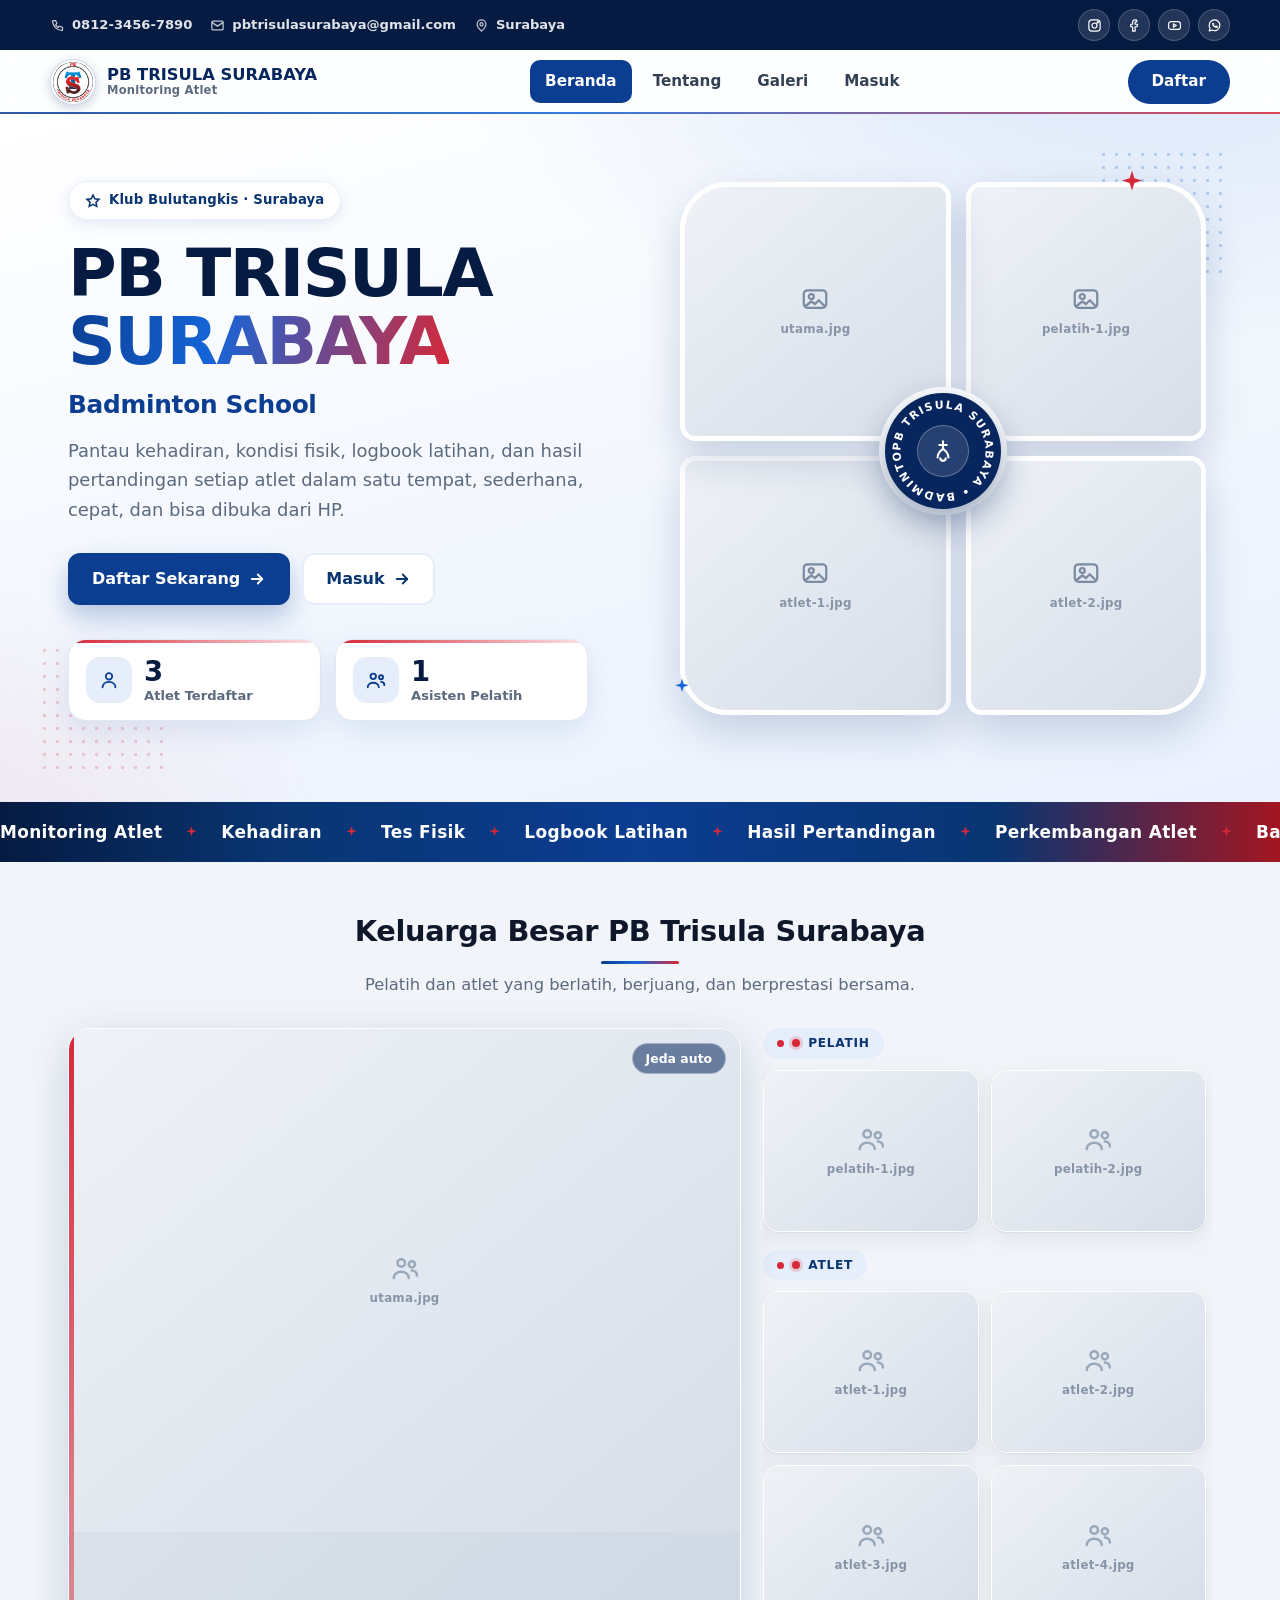
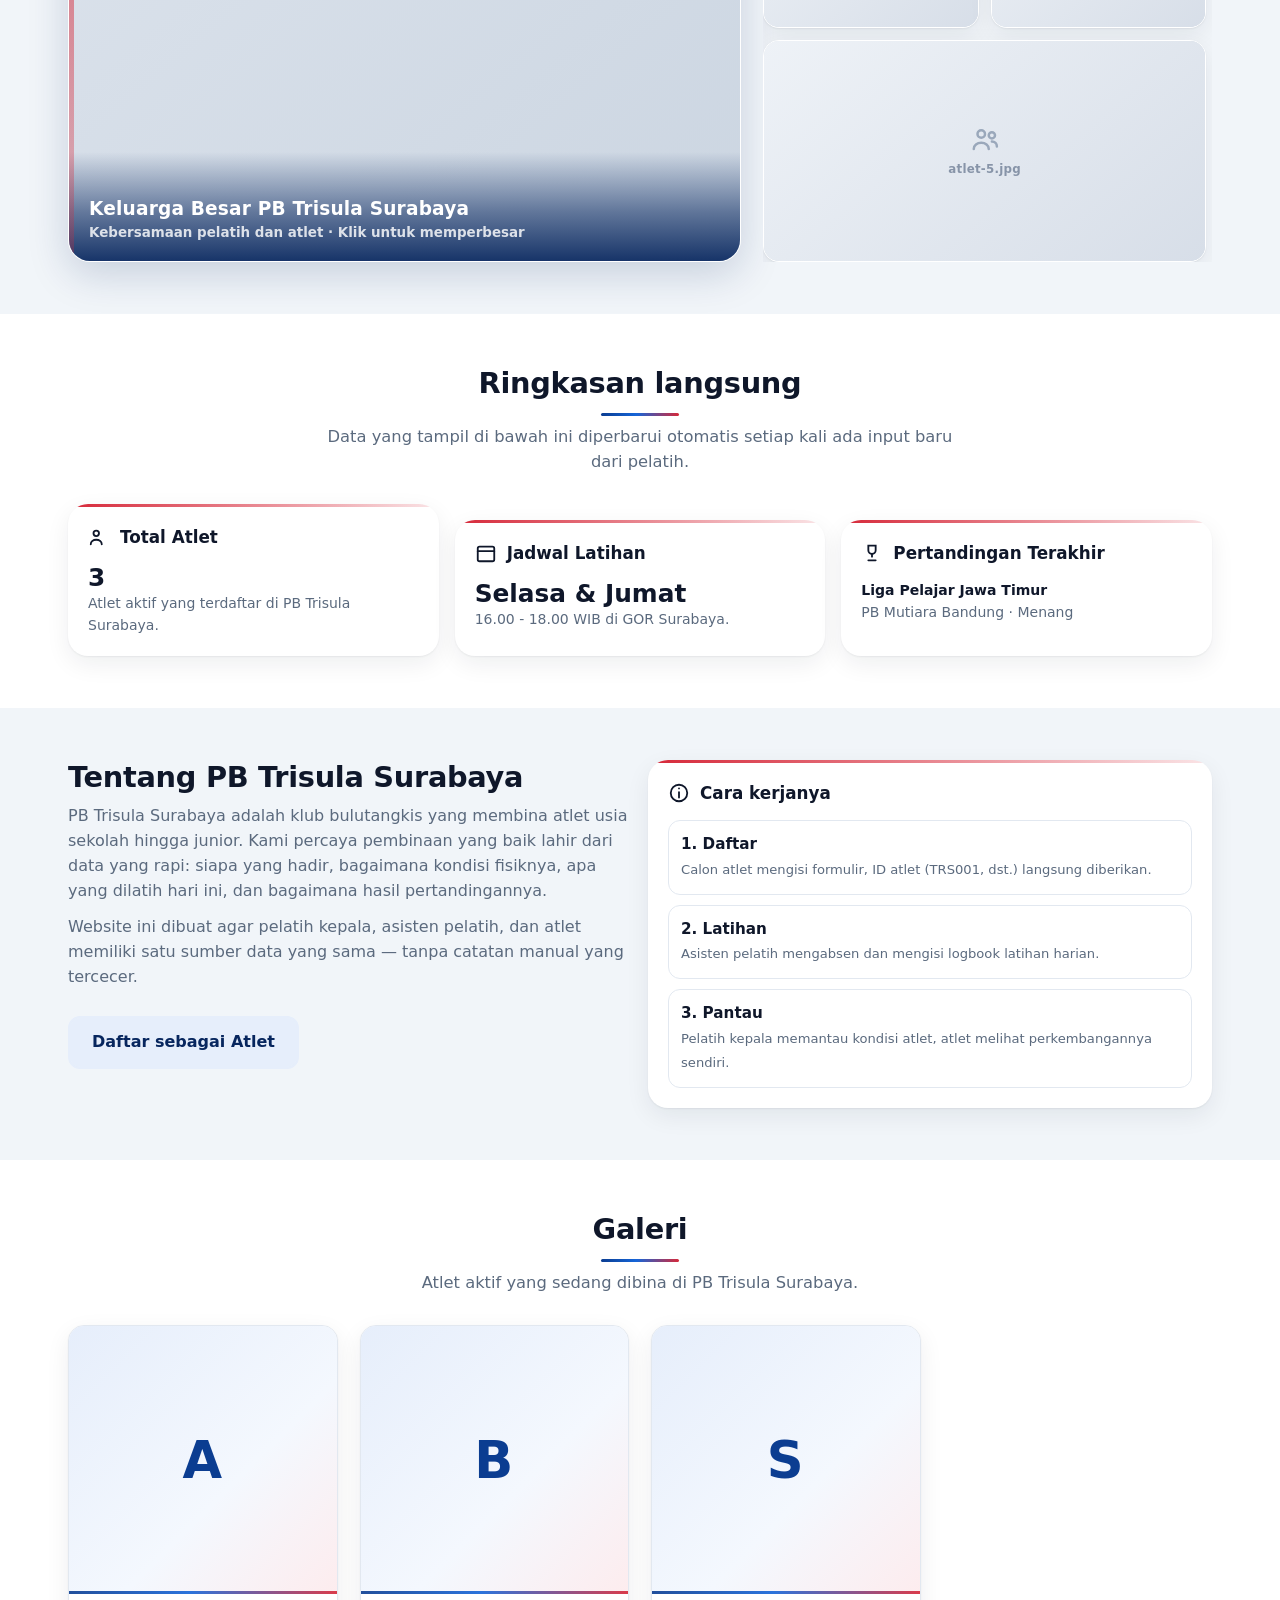
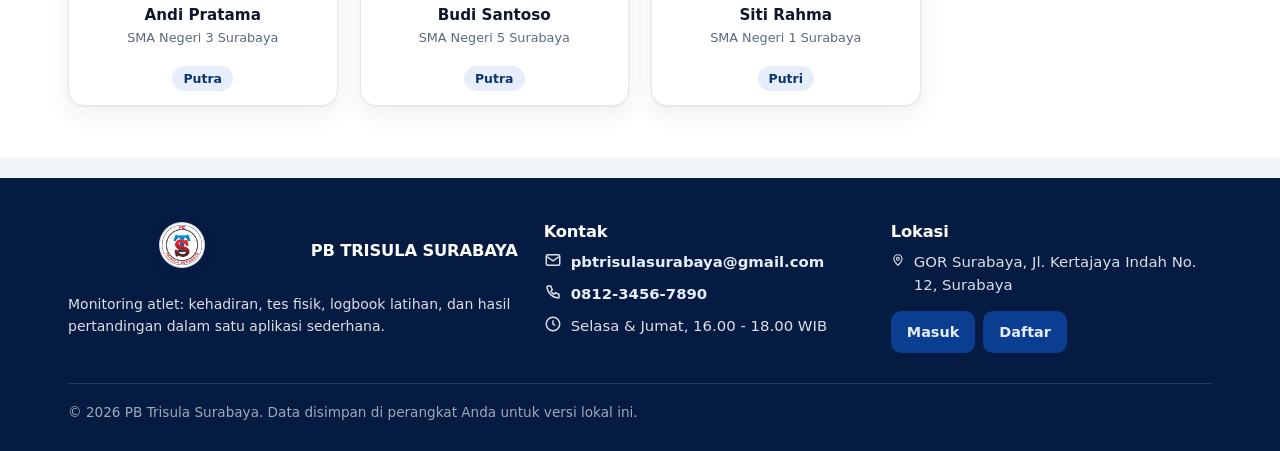
==== index.html @ e42ad41c "feat: intensitas latihan, kartu atlet, ekspor kehadiran & program latihan - Monitoring: "Nilai Capai" ====
<!DOCTYPE html>
<html lang="id">
<head>
  <meta charset="UTF-8">
  <meta name="viewport" content="width=device-width, initial-scale=1, viewport-fit=cover">
  <meta name="theme-color" content="#0b3d91">
  <meta name="description" content="Website monitoring atlet PB Trisula Surabaya: kehadiran, tes fisik, logbook latihan, dan hasil pertandingan.">
  <link rel="icon" type="image/png" href="assets/favicon.png">
  <title>PB TRISULA SURABAYA — Monitoring Atlet</title>
  <link rel="stylesheet" href="css/style.css?v=3">
</head>
<body>

  <div class="strip" id="strip"></div>

  <header class="topbar">
    <div class="container flex items-center justify-between" style="padding:0">
      <a class="brand" href="index.html">
        <img class="brand-logo" src="assets/logo-pb-trisula.png" alt="Logo PB Trisula Surabaya" width="46" height="46">
        <div class="brand-text"><span id="brand-nama">PB TRISULA SURABAYA</span><small id="brand-sub">Monitoring Atlet</small></div>
      </a>
      <nav class="nav-links" aria-label="Navigasi utama">
        <a class="nav-link" href="#beranda">Beranda</a>
        <a class="nav-link" href="#tentang">Tentang</a>
        <a class="nav-link" href="#galeri">Galeri</a>
        <a class="nav-link" href="login.html">Masuk</a>
      </nav>
      <div class="flex items-center gap-1">
        <a class="btn-cta" href="register.html"><span id="cta-navbar">Daftar</span></a>
        <button class="icon-btn menu-toggle" id="menu-toggle" aria-label="Buka menu" aria-expanded="false">
          <svg width="24" height="24" viewBox="0 0 24 24" fill="none" stroke="currentColor" stroke-width="2" stroke-linecap="round"><path d="M4 7h16"/><path d="M4 12h16"/><path d="M4 17h16"/></svg>
        </button>
      </div>
    </div>
    <div class="mobile-menu" id="mobile-menu" style="width:100%">
        <a class="nav-link" href="#beranda">Beranda</a>
        <a class="nav-link" href="#tentang">Tentang</a>
        <a class="nav-link" href="#galeri">Galeri</a>
        <a class="nav-link" href="login.html">Masuk</a>
      </div>
  </header>

  <section class="hero" id="beranda">
    <div class="titik titik-a" aria-hidden="true"></div>
    <div class="titik titik-b" aria-hidden="true"></div>

    <div class="container hero-grid">
      <div class="hero-teks">
        <div class="hero-tag animasi-naik">
          <svg width="16" height="16" viewBox="0 0 24 24" fill="none" stroke="currentColor" stroke-width="2.4" stroke-linecap="round"><path d="M12 3l2.7 5.6 6.3.9-4.5 4.3 1.1 6.2-5.6-3-5.6 3 1.1-6.2L3 9.5l6.3-.9z"/></svg>
          <span id="hero-badge">Klub Bulutangkis · Surabaya</span>
        </div>

        <h1 class="animasi-naik" style="animation-delay:.06s"><span id="hero-judul1">PB TRISULA</span> <span class="aksen-gradasi" id="hero-judul2">SURABAYA</span></h1>

        <p class="hero-sub animasi-naik" id="hero-sub" style="animation-delay:.12s">Badminton School</p>

        <p class="hero-lead animasi-naik" id="hero-deskripsi" style="animation-delay:.18s">Pantau kehadiran, kondisi fisik, logbook latihan, dan hasil pertandingan setiap atlet dalam satu tempat, sederhana, cepat, dan bisa dibuka dari HP.</p>

        <div class="hero-actions animasi-naik" style="animation-delay:.24s">
          <a class="btn btn-utama" href="register.html"><span id="hero-tombol-utama">Daftar Sekarang</span>
            <svg width="18" height="18" viewBox="0 0 24 24" fill="none" stroke="currentColor" stroke-width="2.4" stroke-linecap="round" stroke-linejoin="round"><path d="M5 12h14"/><path d="M13 6l6 6-6 6"/></svg>
          </a>
          <a class="btn btn-garis" href="login.html"><span id="hero-tombol-kedua">Masuk</span>
            <svg width="18" height="18" viewBox="0 0 24 24" fill="none" stroke="currentColor" stroke-width="2.4" stroke-linecap="round" stroke-linejoin="round"><path d="M5 12h14"/><path d="M13 6l6 6-6 6"/></svg>
          </a>
        </div>

        <div class="hero-stats animasi-naik" style="animation-delay:.3s">
          <div class="hero-stat">
            <div class="hero-stat-icon" aria-hidden="true">
              <svg width="22" height="22" viewBox="0 0 24 24" fill="none" stroke="currentColor" stroke-width="2" stroke-linecap="round" stroke-linejoin="round"><circle cx="12" cy="8" r="3.5"/><path d="M5 20c0-3.6 3.1-6 7-6s7 2.4 7 6"/></svg>
            </div>
            <div class="hero-stat-isi">
              <b id="summary-total-atlet">0</b>
              <span>Atlet Terdaftar</span>
            </div>
          </div>
          <div class="hero-stat">
            <div class="hero-stat-icon" aria-hidden="true">
              <svg width="22" height="22" viewBox="0 0 24 24" fill="none" stroke="currentColor" stroke-width="2" stroke-linecap="round" stroke-linejoin="round"><circle cx="9" cy="8" r="3"/><path d="M3 20c0-3 2.7-5 6-5s6 2 6 5"/><circle cx="17.5" cy="9" r="2.2"/><path d="M17.5 14c2.2 0 3.6 1.6 3.6 3.6"/></svg>
            </div>
            <div class="hero-stat-isi">
              <b id="summary-total-asisten">0</b>
              <span>Asisten Pelatih</span>
            </div>
          </div>
        </div>
      </div>

      <div class="hero-kolase animasi-naik" style="animation-delay:.15s" id="hero-kolase">
        <figure class="kolase-foto kolase-a">
          <div class="foto-media">
            <div class="foto-placeholder"><svg width="30" height="30" viewBox="0 0 24 24" fill="none" stroke="currentColor" stroke-width="1.8"><rect x="3" y="5" width="18" height="14" rx="3"/><circle cx="9" cy="10" r="2"/><path d="M4 18l5-4 3 2 3-3 5 5"/></svg><span>utama.jpg</span></div>
            <img data-kolase="0" src="" alt="" loading="lazy" decoding="async">
          </div>
        </figure>
        <figure class="kolase-foto kolase-b">
          <div class="foto-media">
            <div class="foto-placeholder"><svg width="30" height="30" viewBox="0 0 24 24" fill="none" stroke="currentColor" stroke-width="1.8"><rect x="3" y="5" width="18" height="14" rx="3"/><circle cx="9" cy="10" r="2"/><path d="M4 18l5-4 3 2 3-3 5 5"/></svg><span>pelatih-1.jpg</span></div>
            <img data-kolase="1" src="" alt="" loading="lazy" decoding="async">
          </div>
        </figure>
        <figure class="kolase-foto kolase-c">
          <div class="foto-media">
            <div class="foto-placeholder"><svg width="30" height="30" viewBox="0 0 24 24" fill="none" stroke="currentColor" stroke-width="1.8"><rect x="3" y="5" width="18" height="14" rx="3"/><circle cx="9" cy="10" r="2"/><path d="M4 18l5-4 3 2 3-3 5 5"/></svg><span>atlet-1.jpg</span></div>
            <img data-kolase="2" src="" alt="" loading="lazy" decoding="async">
          </div>
        </figure>
        <figure class="kolase-foto kolase-d">
          <div class="foto-media">
            <div class="foto-placeholder"><svg width="30" height="30" viewBox="0 0 24 24" fill="none" stroke="currentColor" stroke-width="1.8"><rect x="3" y="5" width="18" height="14" rx="3"/><circle cx="9" cy="10" r="2"/><path d="M4 18l5-4 3 2 3-3 5 5"/></svg><span>atlet-2.jpg</span></div>
            <img data-kolase="3" src="" alt="" loading="lazy" decoding="async">
          </div>
        </figure>

        <div class="lencana-putar" aria-hidden="true">
          <svg class="lencana-teks" viewBox="0 0 120 120">
            <defs>
              <path id="lingkaran-teks" d="M60,60 m-44,0 a44,44 0 1,1 88,0 a44,44 0 1,1 -88,0"></path>
            </defs>
            <text>
              <textPath href="#lingkaran-teks" startOffset="0">PB TRISULA SURABAYA • BADMINTON SCHOOL • </textPath>
            </text>
          </svg>
          <div class="lencana-inti">
            <svg width="26" height="26" viewBox="0 0 24 24" fill="none" stroke="currentColor" stroke-width="1.9" stroke-linecap="round" stroke-linejoin="round">
              <path d="M12 3v7"/><path d="M12 10c-3 2-5 5-5 8"/><path d="M12 10c3 2 5 5 5 8"/><path d="M8.5 6.5h7"/><path d="M12 21c-1.4 0-2.5-1-2.5-2.3"/><path d="M12 21c1.4 0 2.5-1 2.5-2.3"/>
            </svg>
          </div>
        </div>

        <span class="kilau kilau-1" aria-hidden="true">
          <svg width="30" height="30" viewBox="0 0 24 24" fill="currentColor"><path d="M12 2l1.9 6.1L20 10l-6.1 1.9L12 18l-1.9-6.1L4 10l6.1-1.9z"/></svg>
        </span>
        <span class="kilau kilau-2" aria-hidden="true">
          <svg width="20" height="20" viewBox="0 0 24 24" fill="currentColor"><path d="M12 2l1.9 6.1L20 10l-6.1 1.9L12 18l-1.9-6.1L4 10l6.1-1.9z"/></svg>
        </span>
      </div>
    </div>
  </section>

  <div class="marquee" aria-hidden="true">
    <div class="marquee-track" id="marquee-track"></div>
  </div>

  <section class="section" id="keluarga">
    <div class="container">
      <div class="section-head">
        <h2>Keluarga Besar PB Trisula Surabaya</h2>
        <p>Pelatih dan atlet yang berlatih, berjuang, dan berprestasi bersama.</p>
      </div>
      <div class="keluarga" id="keluarga-galeri"></div>
    </div>
  </section>

  <section class="section section-alt" id="ringkasan">
    <div class="container">
      <div class="section-head">
        <h2>Ringkasan langsung</h2>
        <p>Data yang tampil di bawah ini diperbarui otomatis setiap kali ada input baru dari pelatih.</p>
      </div>
      <div class="summary-grid">
        <div class="card kartu-aksen">
          <div class="card-title">
            <svg width="22" height="22" viewBox="0 0 24 24" fill="none" stroke="currentColor" stroke-width="2" stroke-linecap="round"><circle cx="9" cy="8" r="3"/><path d="M3 20c0-3 2.7-5 6-5s6 2 6 5"/></svg>
            Total Atlet
          </div>
          <div class="stat-value" id="summary-total-atlet-2">—</div>
          <p class="muted small mb-0">Atlet aktif yang terdaftar di PB Trisula Surabaya.</p>
        </div>
        <div class="card kartu-aksen">
          <div class="card-title">
            <svg width="22" height="22" viewBox="0 0 24 24" fill="none" stroke="currentColor" stroke-width="2" stroke-linecap="round"><rect x="3" y="5" width="18" height="16" rx="2"/><path d="M3 10h18"/></svg>
            Jadwal Latihan
          </div>
          <div class="stat-value" id="summary-jadwal-2">Selasa &amp; Jumat</div>
          <p class="muted small mb-0">16.00 - 18.00 WIB di GOR Surabaya.</p>
        </div>
        <div class="card kartu-aksen">
          <div class="card-title">
            <svg width="22" height="22" viewBox="0 0 24 24" fill="none" stroke="currentColor" stroke-width="2" stroke-linecap="round"><path d="M8 4h8v5a4 4 0 0 1-8 0z"/><path d="M12 13v3"/><path d="M8 20h8"/></svg>
            Pertandingan Terakhir
          </div>
          <div id="summary-pertandingan-detail" class="small">
            <div class="muted">Belum ada catatan pertandingan.</div>
          </div>
        </div>
      </div>
    </div>
  </section>

  <section class="section" id="tentang">
    <div class="container">
      <div class="grid-2 equal">
        <div>
          <h2 id="tentang-judul">Tentang PB Trisula Surabaya</h2>
          <p class="muted" id="tentang-teks1">PB Trisula Surabaya adalah klub bulutangkis yang membina atlet usia sekolah hingga junior. Kami percaya pembinaan yang baik lahir dari data yang rapi: siapa yang hadir, bagaimana kondisi fisiknya, apa yang dilatih hari ini, dan bagaimana hasil pertandingannya.</p>
          <p class="muted" id="tentang-teks2">Website ini dibuat agar pelatih kepala, asisten pelatih, dan atlet memiliki satu sumber data yang sama — tanpa catatan manual yang tercecer.</p>
          <a class="btn btn-secondary mt-2" href="register.html"><span id="tentang-tombol">Daftar sebagai Atlet</span></a>
        </div>
        <div class="card kartu-aksen">
          <div class="card-title">
            <svg width="22" height="22" viewBox="0 0 24 24" fill="none" stroke="currentColor" stroke-width="2" stroke-linecap="round"><circle cx="12" cy="12" r="9"/><path d="M12 11v6"/><path d="M12 7h.01"/></svg>
            <span id="tentang-judul-kartu">Cara kerjanya</span>
          </div>
          <div class="list-rows">
            <div class="list-row"><div class="grow"><b id="tentang-langkah1-judul">1. Daftar</b><span id="tentang-langkah1-isi">Calon atlet mengisi formulir, ID atlet (TRS001, dst.) langsung diberikan.</span></div></div>
            <div class="list-row"><div class="grow"><b id="tentang-langkah2-judul">2. Latihan</b><span id="tentang-langkah2-isi">Asisten pelatih mengabsen dan mengisi logbook latihan harian.</span></div></div>
            <div class="list-row"><div class="grow"><b id="tentang-langkah3-judul">3. Pantau</b><span id="tentang-langkah3-isi">Pelatih kepala memantau kondisi atlet, atlet melihat perkembangannya sendiri.</span></div></div>
          </div>
        </div>
      </div>
    </div>
  </section>

  <section class="section section-alt" id="galeri">
    <div class="container">
      <div class="section-head">
        <h2>Galeri</h2>
        <p>Atlet aktif yang sedang dibina di PB Trisula Surabaya.</p>
      </div>
      <div class="gallery-grid" id="public-gallery"></div>
    </div>
  </section>

  <footer class="footer">
    <div class="container">
      <div class="footer-grid">
        <div>
          <div class="flex items-center gap-2 mb-2"><img class="brand-logo" src="assets/logo-pb-trisula.png" alt="Logo PB Trisula Surabaya" width="56" height="56" style="margin:0 auto 12px"><h3 class="mb-0">PB TRISULA SURABAYA</h3></div>
          <p class="small" id="footer-teks">Monitoring atlet: kehadiran, tes fisik, logbook latihan, dan hasil pertandingan dalam satu aplikasi sederhana.</p>
        </div>
        <div>
          <h3>Kontak</h3>
          <ul class="footer-list" id="footer-kontak"></ul>
        </div>
        <div>
          <h3>Lokasi</h3>
          <ul class="footer-list" id="footer-lokasi"></ul>
          <div class="flex gap-1 mt-2">
            <a class="btn btn-sm btn-outline-light" href="login.html">Masuk</a>
            <a class="btn btn-sm btn-light" href="register.html">Daftar</a>
          </div>
        </div>
      </div>
      <div class="footer-bottom" id="footer-hak-cipta">
        © 2026 PB Trisula Surabaya. Data disimpan di perangkat Anda untuk versi lokal ini.
      </div>
    </div>
  </footer>

  <script src="js/config.js?v=3"></script>
  <script src="js/utils.js?v=3"></script>
  <script src="js/store.js?v=3"></script>
  <script src="js/auth.js?v=3"></script>
  <script src="js/ui.js?v=3"></script>
  <script src="js/landing-store.js?v=3"></script>
  <script src="js/cloud.js?v=3"></script>
  <script src="js/pages-public.js?v=3"></script>
  <script>
    (function () {
      var jalan = false;
      function boot() {
        if (jalan) return;
        jalan = true;
        PagesPublic.init();
        Store.init();
      }
      if (document.readyState === 'loading') document.addEventListener('DOMContentLoaded', boot);
      else boot();
    })();
  </script>
</body>
</html>
---- css/style.css ----
:root {
  --primary: #0b3d91;
  --primary-dark: #07265e;
  --primary-light: #e6eefb;
  --accent: #d62839;
  --accent-dark: #a31621;
  --accent-light: #fdecee;

  --primary-950: #051b42;
  --primary-900: #07265e;
  --primary-800: #093572;
  --primary-700: #0b3d91;
  --primary-600: #0a4fb0;
  --primary-500: #1565d8;
  --primary-100: #e6eefb;
  --primary-50: #f4f8fe;

  --ink: #0f172a;
  --ink-soft: #334155;
  --muted: #5b6a7e;
  --line: #e2e8f0;
  --bg: #f1f5f9;
  --card: #ffffff;
  --ok: #15803d;
  --ok-bg: #dcfce7;
  --warn: #9a5c06;
  --warn-bg: #fef3c7;
  --danger: #a31621;
  --danger-bg: #fdecee;
  --info: #1e40af;
  --info-bg: #dbeafe;
  --radius: 16px;
  --radius-sm: 12px;
  --shadow: 0 1px 2px rgba(15, 23, 42, 0.06), 0 8px 24px rgba(15, 23, 42, 0.07);
  --shadow-lg: 0 12px 40px rgba(7, 38, 94, 0.18);
  --shadow-accent: 0 8px 22px rgba(214, 40, 57, 0.22);
  --ring: 0 0 0 4px rgba(21, 101, 216, 0.22);
  --grad-brand: linear-gradient(135deg, #07265e 0%, #0b3d91 55%, #d62839 130%);
  --grad-accent: linear-gradient(135deg, #0b3d91 0%, #d62839 100%);
  --divider: linear-gradient(90deg, #0b3d91 0%, #1565d8 45%, #d62839 100%);
  --sidebar-w: 264px;
  --topbar-h: 64px;
  --bottomnav-h: 68px;
  --font: "Inter", "Segoe UI", system-ui, -apple-system, Roboto, "Helvetica Neue", Arial, sans-serif;
}

* {
  box-sizing: border-box;
}

html,
body {
  margin: 0;
  padding: 0;
}

body {
  font-family: var(--font);
  color: var(--ink);
  background: var(--bg);
  line-height: 1.55;
  -webkit-font-smoothing: antialiased;
  text-rendering: optimizeLegibility;
  -webkit-text-size-adjust: 100%;
  overscroll-behavior-y: none;
}

button,
a,
select,
input[type="checkbox"],
input[type="radio"],
label[for] {
  touch-action: manipulation;
  -webkit-tap-highlight-color: transparent;
}

img {
  max-width: 100%;
  display: block;
}

a {
  color: var(--primary-700);
  text-decoration: none;
  font-weight: 600;
}

a:hover {
  color: var(--primary-600);
  text-decoration: underline;
}

button {
  font-family: inherit;
}

h1,
h2,
h3,
h4 {
  margin: 0 0 8px;
  line-height: 1.25;
  color: var(--ink);
  letter-spacing: -0.01em;
}

h1 {
  font-size: clamp(1.9rem, 5vw, 3.1rem);
}

h2 {
  font-size: clamp(1.35rem, 3vw, 1.8rem);
}

h3 {
  font-size: 1.12rem;
}

p {
  margin: 0 0 12px;
}

.container {
  width: 100%;
  max-width: 1180px;
  margin: 0 auto;
  padding: 0 18px;
}

.muted {
  color: var(--muted);
}

.small {
  font-size: 0.875rem;
}

.text-center {
  text-align: center;
}

.hidden {
  display: none !important;
}

.icon {
  display: inline-block;
  vertical-align: middle;
  flex-shrink: 0;
}

.btn {
  display: inline-flex;
  align-items: center;
  justify-content: center;
  gap: 8px;
  min-height: 48px;
  padding: 12px 22px;
  border-radius: var(--radius-sm);
  border: 2px solid transparent;
  font-size: 1rem;
  font-weight: 700;
  cursor: pointer;
  transition: transform 0.12s ease, background 0.16s ease, border-color 0.16s ease, color 0.16s ease;
  white-space: nowrap;
  text-decoration: none;
  background: var(--primary-700);
  color: #fff;
  touch-action: manipulation;
  -webkit-tap-highlight-color: transparent;
}

.btn:hover {
  background: var(--primary-600);
  color: #fff;
  text-decoration: none;
}

@media (hover: hover) {
  .btn:hover {
    transform: translateY(-1px);
  }
}

.btn:active {
  transform: translateY(0);
}

.btn:disabled {
  opacity: 0.6;
  cursor: not-allowed;
  transform: none;
}

.btn-block {
  width: 100%;
}

.btn-secondary {
  background: var(--primary-100);
  color: var(--primary-900);
  border-color: var(--primary-100);
}

.btn-secondary:hover {
  background: var(--grad-accent);
  background-image: linear-gradient(135deg, #0b3d91 0%, #d62839 100%);
  border-color: var(--primary-700);
  color: #fff;
}

.btn-ghost {
  background: transparent;
  color: var(--ink-soft);
  border-color: var(--line);
}

.btn-ghost:hover {
  background: #fff;
  border-color: var(--primary-500);
  color: var(--primary-800);
}

.btn-danger {
  background: var(--danger);
  color: #fff;
}

.btn-danger:hover {
  background: #991b1b;
  color: #fff;
}

.btn-sm {
  min-height: 40px;
  padding: 8px 14px;
  font-size: 0.9rem;
  border-radius: 10px;
}

.icon-btn {
  display: inline-flex;
  align-items: center;
  justify-content: center;
  width: 46px;
  height: 46px;
  border: none;
  border-radius: 12px;
  background: transparent;
  color: var(--ink-soft);
  cursor: pointer;
  transition: background 0.15s ease, color 0.15s ease;
  touch-action: manipulation;
  -webkit-tap-highlight-color: transparent;
  flex-shrink: 0;
}

.icon-btn:hover {
  background: var(--primary-50);
  color: var(--primary-800);
}

.field {
  margin-bottom: 16px;
}

.label {
  display: block;
  font-size: 0.92rem;
  font-weight: 700;
  color: var(--ink-soft);
  margin-bottom: 6px;
}

.req {
  color: var(--danger);
}

.input {
  width: 100%;
  min-height: 48px;
  padding: 11px 14px;
  border-radius: var(--radius-sm);
  border: 2px solid var(--line);
  background: #fff;
  font-size: 1rem;
  font-family: inherit;
  color: var(--ink);
  transition: border-color 0.15s ease, box-shadow 0.15s ease;
}

.input:focus {
  outline: none;
  border-color: var(--primary-500);
  box-shadow: 0 0 0 4px rgba(21, 101, 216, 0.18);
}

.input-error {
  border-color: var(--danger) !important;
}

textarea.input {
  min-height: 96px;
  resize: vertical;
}

select.input {
  appearance: none;
  background-image: linear-gradient(45deg, transparent 50%, var(--muted) 50%), linear-gradient(135deg, var(--muted) 50%, transparent 50%);
  background-position: calc(100% - 22px) 22px, calc(100% - 15px) 22px;
  background-size: 7px 7px, 7px 7px;
  background-repeat: no-repeat;
  padding-right: 42px;
}

.field-error {
  min-height: 18px;
  margin-top: 4px;
  font-size: 0.82rem;
  color: var(--danger);
  font-weight: 600;
}

.help {
  margin-top: 5px;
  font-size: 0.82rem;
  color: var(--muted);
}

.form-grid {
  display: grid;
  gap: 0 18px;
}

@media (min-width: 640px) {
  .form-grid.cols-2 {
    grid-template-columns: 1fr 1fr;
  }
}

.card {
  background: var(--card);
  border-radius: var(--radius);
  box-shadow: var(--shadow);
  padding: 20px;
}

.card + .card {
  margin-top: 16px;
}

.card-title {
  display: flex;
  align-items: center;
  gap: 10px;
  font-size: 1.05rem;
  font-weight: 800;
  margin-bottom: 14px;
}

.card-title .icon {
  color: var(--primary-700);
}

.badge {
  display: inline-flex;
  align-items: center;
  gap: 5px;
  padding: 4px 11px;
  border-radius: 999px;
  font-size: 0.78rem;
  font-weight: 700;
  line-height: 1.4;
  white-space: nowrap;
}

.badge-ok {
  background: var(--ok-bg);
  color: var(--ok);
}

.badge-warn {
  background: var(--warn-bg);
  color: var(--warn);
}

.badge-danger {
  background: var(--danger-bg);
  color: var(--danger);
}

.badge-info {
  background: var(--info-bg);
  color: var(--info);
}

.badge-muted {
  background: #f1f5f9;
  color: var(--muted);
}

.badge-primary {
  background: var(--primary-100);
  color: var(--primary-800);
}

.avatar {
  border-radius: 50%;
  object-fit: cover;
  background: var(--primary-100);
  flex-shrink: 0;
}

.avatar-initial {
  display: inline-flex;
  align-items: center;
  justify-content: center;
  color: var(--primary-800);
  font-weight: 800;
  background: linear-gradient(135deg, var(--primary-100), var(--primary-50));
}

.table-wrap {
  overflow-x: auto;
  -webkit-overflow-scrolling: touch;
  border-radius: var(--radius-sm);
  border: 1px solid var(--line);
  background: #fff;
}

.table {
  width: 100%;
  border-collapse: collapse;
  min-width: 560px;
}

.table th,
.table td {
  padding: 13px 14px;
  text-align: left;
  font-size: 0.92rem;
  border-bottom: 1px solid var(--line);
  vertical-align: middle;
}

.table th {
  background: var(--primary-50);
  color: var(--primary-900);
  font-size: 0.82rem;
  text-transform: uppercase;
  letter-spacing: 0.04em;
  white-space: nowrap;
}

.table tbody tr:last-child td {
  border-bottom: none;
}

.table tbody tr:hover {
  background: #f8fafc;
}

.table .align-right {
  text-align: right;
}

.table .align-center {
  text-align: center;
}

.empty-state {
  text-align: center;
  padding: 40px 18px;
  color: var(--muted);
}

.empty-state .icon {
  color: var(--primary-500);
  margin-bottom: 10px;
}

.empty-state p {
  margin: 0;
  font-size: 0.98rem;
}

.stat-grid {
  display: grid;
  gap: 14px;
  grid-template-columns: repeat(2, minmax(0, 1fr));
}

@media (min-width: 900px) {
  .stat-grid {
    grid-template-columns: repeat(4, minmax(0, 1fr));
  }
}

.stat-card {
  display: flex;
  align-items: center;
  gap: 14px;
  background: var(--card);
  border-radius: var(--radius);
  padding: 18px;
  box-shadow: var(--shadow);
}

.stat-icon {
  width: 52px;
  height: 52px;
  border-radius: 14px;
  display: flex;
  align-items: center;
  justify-content: center;
  background: var(--primary-100);
  color: var(--primary-800);
  flex-shrink: 0;
}

.stat-card.tone-blue .stat-icon {
  background: var(--info-bg);
  color: var(--info);
}

.stat-card.tone-warn .stat-icon {
  background: var(--warn-bg);
  color: var(--warn);
}

.stat-card.tone-danger .stat-icon {
  background: var(--danger-bg);
  color: var(--danger);
}

.stat-card.tone-ok .stat-icon {
  background: var(--ok-bg);
  color: var(--ok);
}

.stat-body {
  flex: 1;
  min-width: 0;
}

.stat-value {
  font-size: 1.55rem;
  font-weight: 800;
  line-height: 1.15;
  color: var(--ink);
}

.stat-label {
  font-size: 0.82rem;
  color: var(--muted);
  font-weight: 600;
}

.stat-sub {
  font-size: 0.78rem;
  color: var(--primary-700);
  font-weight: 700;
  margin-top: 2px;
}

.page-head {
  display: flex;
  flex-wrap: wrap;
  align-items: flex-end;
  justify-content: space-between;
  gap: 12px;
  margin-bottom: 18px;
}

.page-title {
  margin: 0;
  font-size: 1.45rem;
}

.page-title::after {
  content: "";
  display: block;
  width: 64px;
  height: 3px;
  border-radius: 999px;
  background: var(--divider);
  margin-top: 9px;
}

.section-head h2::after {
  content: "";
  display: block;
  width: 78px;
  height: 3px;
  border-radius: 999px;
  background: var(--divider);
  margin: 11px auto 0;
}

.auth-head h1::after {
  content: "";
  display: block;
  width: 68px;
  height: 3px;
  border-radius: 999px;
  background: var(--divider);
  margin: 11px auto 0;
}

.topbar::after,
.app-topbar::after {
  content: "";
  position: absolute;
  left: 0;
  right: 0;
  bottom: -1px;
  height: 2px;
  background: var(--divider);
  opacity: 0.85;
}

.topbar,
.app-topbar {
  position: sticky;
}

.docs-title {
  position: relative;
}

.docs-title::after {
  content: "";
  display: block;
  width: 54px;
  height: 3px;
  border-radius: 999px;
  background: var(--divider);
  margin-top: 9px;
}

.page-subtitle {
  margin: 4px 0 0;
  color: var(--muted);
  font-size: 0.92rem;
}

.page-actions {
  display: flex;
  flex-wrap: wrap;
  gap: 10px;
}

.tabs {
  display: flex;
  gap: 8px;
  overflow-x: auto;
  padding-bottom: 6px;
  margin-bottom: 16px;
}

.tab {
  min-height: 46px;
  padding: 10px 18px;
  border-radius: 999px;
  border: 2px solid var(--line);
  background: #fff;
  color: var(--ink-soft);
  font-weight: 700;
  font-size: 0.92rem;
  cursor: pointer;
  white-space: nowrap;
  touch-action: manipulation;
  -webkit-tap-highlight-color: transparent;
}

.tab.active {
  background: var(--primary-700);
  border-color: var(--primary-700);
  color: #fff;
}

.toast-host {
  position: fixed;
  z-index: 1000;
  left: 16px;
  right: 16px;
  bottom: calc(var(--bottomnav-h) + 16px);
  display: flex;
  flex-direction: column;
  align-items: center;
  gap: 10px;
  pointer-events: none;
}

@media (min-width: 768px) {
  .toast-host {
    left: auto;
    right: 24px;
    bottom: 24px;
    align-items: flex-end;
  }
}

.toast {
  pointer-events: auto;
  max-width: 420px;
  width: 100%;
  padding: 14px 18px;
  border-radius: var(--radius-sm);
  background: var(--ink);
  color: #fff;
  font-weight: 600;
  box-shadow: var(--shadow-lg);
  animation: toast-in 0.24s ease;
}

@media (min-width: 768px) {
  .toast {
    width: auto;
    min-width: 260px;
  }
}

.toast-success {
  background: var(--ok);
}

.toast-danger {
  background: var(--danger);
}

.toast-info {
  background: var(--primary-800);
}

.toast-out {
  opacity: 0;
  transform: translateY(8px);
  transition: all 0.25s ease;
}

@keyframes toast-in {
  from {
    opacity: 0;
    transform: translateY(10px);
  }
  to {
    opacity: 1;
    transform: translateY(0);
  }
}

.modal-backdrop {
  position: fixed;
  inset: 0;
  z-index: 900;
  background: rgba(15, 23, 42, 0.55);
  display: flex;
  align-items: flex-end;
  justify-content: center;
  padding: 0;
}

.modal-backdrop[hidden] {
  display: none !important;
}

@media (min-width: 768px) {
  .modal-backdrop {
    align-items: center;
    padding: 24px;
  }
}

.modal {
  background: #fff;
  width: 100%;
  max-width: 640px;
  max-height: 92vh;
  max-height: 92dvh;
  display: flex;
  flex-direction: column;
  border-radius: 22px 22px 0 0;
  box-shadow: var(--shadow-lg);
  animation: sheet-in 0.22s ease;
  overflow: hidden;
}

@media (min-width: 768px) {
  .modal {
    border-radius: var(--radius);
    max-height: 88vh;
    max-height: 88dvh;
  }
}

@keyframes sheet-in {
  from {
    transform: translateY(24px);
    opacity: 0.6;
  }
  to {
    transform: translateY(0);
    opacity: 1;
  }
}

.modal-head {
  display: flex;
  align-items: center;
  justify-content: space-between;
  gap: 12px;
  padding: 18px 20px;
  border-bottom: 1px solid var(--line);
  flex: 0 0 auto;
}

.modal-head h3 {
  margin: 0;
  font-size: 1.12rem;
}

.modal-body {
  padding: 20px;
  overflow-y: auto;
  -webkit-overflow-scrolling: touch;
  flex: 1 1 auto;
  min-height: 0;
}

.modal-foot {
  display: flex;
  gap: 10px;
  justify-content: flex-end;
  padding: 16px 20px;
  padding-bottom: calc(16px + env(safe-area-inset-bottom, 0px));
  border-top: 1px solid var(--line);
  flex-wrap: wrap;
  flex: 0 0 auto;
  background: #fff;
  position: relative;
  z-index: 2;
}

.modal-foot .btn {
  flex: 1;
  min-height: 48px;
}

@media (min-width: 560px) {
  .modal-foot .btn {
    flex: 0 0 auto;
  }
}

.confirm-text {
  font-size: 1.02rem;
  color: var(--ink-soft);
}

body.modal-open {
  overflow: hidden;
}

.topbar {
  position: sticky;
  top: 0;
  z-index: 60;
  height: var(--topbar-h);
  display: flex;
  align-items: center;
  justify-content: space-between;
  gap: 12px;
  padding: 0 18px;
  background: rgba(255, 255, 255, 0.92);
  backdrop-filter: blur(10px);
  border-bottom: 1px solid var(--line);
}

.brand {
  display: flex;
  align-items: center;
  gap: 11px;
  font-weight: 800;
  color: var(--primary-900);
  font-size: 1.02rem;
  text-decoration: none;
}

.brand:hover {
  text-decoration: none;
}

.brand-mark {
  width: 38px;
  height: 38px;
  border-radius: 12px;
  display: flex;
  align-items: center;
  justify-content: center;
  background: linear-gradient(135deg, var(--primary-700), var(--primary-500));
  color: #fff;
  font-size: 0.86rem;
  font-weight: 800;
  letter-spacing: 0.02em;
  box-shadow: 0 6px 16px rgba(11, 61, 145, 0.32);
}

.brand-logo {
  height: 46px;
  width: auto;
  object-fit: contain;
  border-radius: 50%;
  background: #fff;
  padding: 2px;
  box-shadow: 0 3px 12px rgba(7, 38, 94, 0.22);
  border: 1px solid rgba(11, 61, 145, 0.18);
  flex-shrink: 0;
  transition: transform 0.25s ease, box-shadow 0.25s ease;
}

.brand:hover .brand-logo {
  transform: scale(1.05);
  box-shadow: 0 6px 18px rgba(214, 40, 57, 0.28);
}

.brand-logo-sm {
  height: 38px;
  width: auto;
}

.brand-logo-lg {
  height: 56px;
  width: auto;
  display: block;
  margin: 0 auto 12px;
  box-shadow: 0 6px 20px rgba(7, 38, 94, 0.28);
}

.brand-text {
  display: none;
}

@media (min-width: 560px) {
  .brand-text {
    display: block;
    line-height: 1.15;
  }

  .brand-text small {
    display: block;
    font-size: 0.72rem;
    color: var(--muted);
    font-weight: 600;
    letter-spacing: 0.02em;
  }
}

.nav-links {
  display: none;
  align-items: center;
  gap: 6px;
}

@media (min-width: 900px) {
  .nav-links {
    display: flex;
  }
}

.nav-link {
  padding: 10px 15px;
  border-radius: 10px;
  color: var(--ink-soft);
  font-weight: 700;
  font-size: 0.95rem;
}

.nav-link:hover {
  background: var(--primary-50);
  color: var(--primary-800);
  text-decoration: none;
}

.nav-link.active {
  background: var(--primary-700);
  color: #fff;
}

.nav-link {
  transition: background 0.28s ease, color 0.28s ease;
}

.menu-toggle {
  display: inline-flex;
}

@media (min-width: 900px) {
  .menu-toggle {
    display: none;
  }
}

.mobile-menu {
  display: none;
  background: #fff;
  border-bottom: 1px solid var(--line);
  padding: 10px 18px 18px;
}

.mobile-menu.open {
  display: block;
}

@media (min-width: 900px) {
  .mobile-menu.open {
    display: none;
  }
}

.mobile-menu .nav-link {
  display: block;
  padding: 14px 16px;
  margin-bottom: 6px;
  border-radius: 12px;
  background: var(--bg);
}

.strip {
  background: var(--primary-950);
  color: rgba(255, 255, 255, 0.86);
  font-size: 0.82rem;
  position: relative;
  z-index: 61;
}

.strip-isi {
  display: flex;
  align-items: center;
  justify-content: space-between;
  gap: 14px;
  padding: 9px 0;
  flex-wrap: wrap;
}

.strip-kiri {
  display: flex;
  align-items: center;
  gap: 18px;
  flex-wrap: wrap;
  min-width: 0;
}

.strip-item {
  display: inline-flex;
  align-items: center;
  gap: 7px;
  color: rgba(255, 255, 255, 0.88);
  font-weight: 600;
  text-decoration: none;
  white-space: nowrap;
}

.strip-item:hover {
  color: #fff;
  text-decoration: none;
}

.strip-item .icon {
  opacity: 0.85;
  flex-shrink: 0;
}

.strip-kanan {
  display: flex;
  align-items: center;
  gap: 8px;
}

.sosmed {
  display: inline-flex;
  align-items: center;
  justify-content: center;
  width: 32px;
  height: 32px;
  border-radius: 50%;
  background: rgba(255, 255, 255, 0.12);
  border: 1px solid rgba(255, 255, 255, 0.18);
  color: #fff;
  text-decoration: none;
  transition: background 0.22s ease, transform 0.22s ease, border-color 0.22s ease;
  flex-shrink: 0;
}

.sosmed:hover {
  background: var(--accent);
  border-color: var(--accent);
  color: #fff;
  transform: translateY(-2px);
  text-decoration: none;
}

@media (max-width: 720px) {
  .strip-isi {
    justify-content: center;
  }

  .strip-item-hide {
    display: none;
  }

  .strip-kiri {
    gap: 12px;
  }
}

.btn-cta {
  display: inline-flex;
  align-items: center;
  justify-content: center;
  min-height: 44px;
  padding: 10px 24px;
  border-radius: 999px;
  background: var(--primary-700);
  color: #fff;
  font-weight: 800;
  font-size: 0.95rem;
  text-decoration: none;
  transition: background 0.25s ease, transform 0.25s ease, box-shadow 0.25s ease;
  white-space: nowrap;
}

.btn-cta:hover {
  background: var(--grad-accent);
  background-image: linear-gradient(135deg, #0b3d91 0%, #d62839 100%);
  color: #fff;
  text-decoration: none;
  transform: translateY(-1px);
  box-shadow: 0 10px 24px rgba(214, 40, 57, 0.28);
}

.hero {
  position: relative;
  overflow: hidden;
  background:
    radial-gradient(1100px 520px at 88% -12%, rgba(21, 101, 216, 0.14) 0%, rgba(21, 101, 216, 0) 62%),
    radial-gradient(760px 460px at -8% 108%, rgba(214, 40, 57, 0.09) 0%, rgba(214, 40, 57, 0) 60%),
    linear-gradient(165deg, #ffffff 0%, #f4f8fe 48%, #eaf2fe 100%);
  color: var(--primary-950);
  padding: 58px 0 72px;
}

.titik {
  position: absolute;
  width: 132px;
  height: 132px;
  background-image: radial-gradient(rgba(21, 101, 216, 0.32) 1.7px, transparent 1.7px);
  background-size: 13px 13px;
  opacity: 0.75;
  pointer-events: none;
  z-index: 0;
}

.titik-a {
  top: 34px;
  right: 4%;
}

.titik-b {
  bottom: 26px;
  left: 3%;
  background-image: radial-gradient(rgba(214, 40, 57, 0.28) 1.7px, transparent 1.7px);
}

@media (max-width: 760px) {
  .titik {
    width: 92px;
    height: 92px;
    opacity: 0.55;
  }
}

.hero-grid {
  position: relative;
  z-index: 1;
  display: grid;
  gap: 40px;
  grid-template-columns: 1fr;
  align-items: center;
}

@media (min-width: 1024px) {
  .hero-grid {
    grid-template-columns: 1.02fr 0.98fr;
    gap: 46px;
  }
}

.hero-tag {
  display: inline-flex;
  align-items: center;
  gap: 8px;
  background: #fff;
  border: 1px solid var(--primary-100);
  color: var(--primary-800);
  padding: 8px 16px;
  border-radius: 999px;
  font-size: 0.83rem;
  font-weight: 800;
  letter-spacing: 0.01em;
  margin-bottom: 20px;
  box-shadow: 0 4px 14px rgba(11, 61, 145, 0.1);
}

.hero h1 {
  color: var(--primary-950);
  max-width: 15ch;
  font-size: clamp(2.35rem, 6.4vw, 4.15rem);
  line-height: 1.02;
  letter-spacing: -0.022em;
  font-weight: 800;
  margin-bottom: 10px;
}

.aksen-gradasi {
  background: var(--grad-accent);
  background-image: linear-gradient(100deg, #0b3d91 0%, #1565d8 38%, #d62839 100%);
  -webkit-background-clip: text;
  background-clip: text;
  color: transparent;
}

.hero-sub {
  font-size: clamp(1.16rem, 2.6vw, 1.55rem);
  font-weight: 800;
  color: var(--primary-700);
  margin: 0 0 12px;
  letter-spacing: -0.012em;
}

.hero-lead {
  font-size: clamp(1rem, 1.7vw, 1.12rem);
  color: var(--muted);
  max-width: 50ch;
  margin-bottom: 28px;
  line-height: 1.65;
}

.hero-actions {
  display: flex;
  flex-wrap: wrap;
  gap: 12px;
}

.btn-utama {
  background: var(--primary-700);
  color: #fff;
  border-color: var(--primary-700);
  box-shadow: 0 12px 26px rgba(11, 61, 145, 0.28);
}

.btn-utama:hover {
  background: var(--grad-accent);
  background-image: linear-gradient(135deg, #0b3d91 0%, #d62839 100%);
  border-color: var(--primary-700);
  color: #fff;
  box-shadow: 0 16px 32px rgba(214, 40, 57, 0.3);
}

.btn-garis {
  background: #fff;
  color: var(--primary-800);
  border: 2px solid var(--primary-100);
}

.btn-garis:hover {
  background: var(--primary-700);
  border-color: var(--primary-700);
  color: #fff;
}

.hero-stats {
  display: grid;
  grid-template-columns: repeat(2, minmax(0, 1fr));
  gap: 14px;
  margin-top: 34px;
  max-width: 520px;
}

@media (max-width: 339px) {
  .hero-stats {
    grid-template-columns: 1fr;
    max-width: 320px;
  }
}

.hero-stat {
  position: relative;
  display: flex;
  align-items: center;
  gap: 12px;
  background: #fff;
  border: 1px solid var(--line);
  border-radius: 18px;
  padding: 16px 17px;
  overflow: hidden;
  box-shadow: 0 10px 30px rgba(11, 61, 145, 0.1);
  transition: transform 0.25s ease, box-shadow 0.25s ease;
}

.hero-stat::before {
  content: "";
  position: absolute;
  top: 0;
  left: 0;
  right: 0;
  height: 3px;
  background: linear-gradient(90deg, #d62839 0%, rgba(214, 40, 57, 0.12) 100%);
}

.hero-stat:hover {
  transform: translateY(-3px);
  box-shadow: 0 18px 40px rgba(11, 61, 145, 0.16);
}

.hero-stat-icon {
  display: flex;
  align-items: center;
  justify-content: center;
  width: 46px;
  height: 46px;
  flex-shrink: 0;
  border-radius: 14px;
  background: var(--primary-light);
  color: var(--primary-700);
}

.hero-stat-isi {
  min-width: 0;
}

.hero-stat b {
  display: block;
  font-size: 1.72rem;
  line-height: 1.1;
  color: var(--primary-950);
  font-variant-numeric: tabular-nums;
}

.hero-stat span {
  font-size: 0.82rem;
  color: var(--muted);
  font-weight: 700;
  line-height: 1.3;
  display: block;
}

.hero-kolase {
  position: relative;
  display: grid;
  grid-template-columns: 1.06fr 0.94fr;
  grid-template-rows: 1fr 1fr;
  gap: 15px;
  padding: 10px 6px 16px;
  width: 100%;
  max-width: 560px;
  margin-inline: auto;
  aspect-ratio: 4 / 4.15;
}

@media (min-width: 1024px) {
  .hero-kolase {
    margin: 0;
    max-width: none;
  }
}

.kolase-foto {
  position: relative;
  margin: 0;
  overflow: hidden;
  border: 5px solid #fff;
  box-shadow: 0 18px 42px rgba(7, 38, 94, 0.18);
  cursor: default;
  transition: transform 0.35s ease, box-shadow 0.35s ease;
}

.kolase-foto .foto-media {
  position: absolute;
  inset: 0;
}

.kolase-a {
  border-radius: 48px 16px 48px 16px;
  transform: rotate(-2deg);
  z-index: 2;
}

.kolase-b {
  border-radius: 16px 48px 16px 48px;
  transform: rotate(2.4deg) translateY(12px);
  z-index: 1;
}

.kolase-c {
  border-radius: 16px 48px 16px 48px;
  transform: rotate(1.8deg) translateY(-10px);
  z-index: 1;
}

.kolase-d {
  border-radius: 48px 16px 48px 16px;
  transform: rotate(-2.2deg);
  z-index: 2;
}

.kolase-foto:hover {
  transform: rotate(0deg) scale(1.03);
  box-shadow: 0 24px 54px rgba(7, 38, 94, 0.26);
  z-index: 3;
}

.kolase-b:hover,
.kolase-c:hover {
  transform: rotate(0deg) scale(1.03);
}

.lencana-putar {
  position: absolute;
  top: 50%;
  left: 50%;
  width: 116px;
  height: 116px;
  margin: -58px 0 0 -58px;
  z-index: 5;
  border-radius: 50%;
  background: var(--primary-900);
  box-shadow: 0 14px 34px rgba(7, 38, 94, 0.42), 0 0 0 6px #fff;
  display: flex;
  align-items: center;
  justify-content: center;
  color: #fff;
}

.lencana-teks {
  position: absolute;
  inset: 0;
  width: 100%;
  height: 100%;
  animation: lencana-putar 20s linear infinite;
}

.lencana-teks text {
  fill: #fff;
  font-size: 11.4px;
  font-weight: 800;
  letter-spacing: 1.5px;
}

.lencana-inti {
  width: 52px;
  height: 52px;
  border-radius: 50%;
  background: rgba(255, 255, 255, 0.12);
  border: 1px solid rgba(255, 255, 255, 0.28);
  display: flex;
  align-items: center;
  justify-content: center;
  color: #fff;
}

@keyframes lencana-putar {
  to {
    transform: rotate(360deg);
  }
}

.kilau {
  position: absolute;
  z-index: 4;
  pointer-events: none;
  display: flex;
}

.kilau-1 {
  top: -4px;
  right: 12%;
  color: var(--accent);
}

.kilau-2 {
  bottom: 6%;
  left: -2px;
  color: var(--primary-500);
}

.marquee {
  overflow: hidden;
  background: linear-gradient(90deg, var(--primary-950) 0%, var(--primary-800) 22%, var(--primary-700) 50%, var(--primary-800) 78%, var(--accent-dark) 100%);
  padding: 17px 0;
  position: relative;
  z-index: 1;
}

.marquee-track {
  display: flex;
  width: max-content;
  animation: marquee-geser 34s linear infinite;
  will-change: transform;
}

.marquee:hover .marquee-track {
  animation-play-state: paused;
}

.marquee-isi {
  display: flex;
  align-items: center;
  gap: 22px;
  padding-right: 22px;
  white-space: nowrap;
}

.marquee-teks {
  color: #fff;
  font-size: 1.06rem;
  font-weight: 800;
  letter-spacing: 0.02em;
}

.marquee-bintang {
  color: var(--accent);
  display: inline-flex;
  flex-shrink: 0;
}

@keyframes marquee-geser {
  to {
    transform: translateX(-50%);
  }
}

.kartu-aksen {
  position: relative;
  overflow: hidden;
  border-radius: 20px;
}

.kartu-aksen::before {
  content: "";
  position: absolute;
  top: 0;
  left: 0;
  right: 0;
  height: 3px;
  background: linear-gradient(90deg, #d62839 0%, rgba(214, 40, 57, 0.12) 100%);
}

.animasi-naik {
  opacity: 0;
  transform: translateY(20px);
  animation: animasi-naik 0.72s cubic-bezier(0.22, 0.68, 0.32, 1) forwards;
}

@keyframes animasi-naik {
  to {
    opacity: 1;
    transform: none;
  }
}

.hero-kolase .kolase-foto {
  opacity: 0;
  animation: animasi-naik 0.8s cubic-bezier(0.22, 0.68, 0.32, 1) forwards;
}

.hero-kolase .kolase-a { animation-delay: 0.18s; }
.hero-kolase .kolase-b { animation-delay: 0.3s; }
.hero-kolase .kolase-c { animation-delay: 0.42s; }
.hero-kolase .kolase-d { animation-delay: 0.54s; }

@media (prefers-reduced-motion: reduce) {
  .lencana-teks,
  .marquee-track {
    animation: none !important;
  }

  .animasi-naik,
  .hero-kolase .kolase-foto {
    animation: none !important;
    opacity: 1 !important;
    transform: none !important;
  }

  .kolase-a {
    transform: rotate(-2deg) !important;
  }

  .kolase-b {
    transform: rotate(2.4deg) translateY(12px) !important;
  }

  .kolase-c {
    transform: rotate(1.8deg) translateY(-10px) !important;
  }

  .kolase-d {
    transform: rotate(-2.2deg) !important;
  }
}

/* --- navigasi landing page: gulir halus + offset tinggi navbar --- */
html {
  scroll-behavior: smooth;
}

@media (prefers-reduced-motion: reduce) {
  html {
    scroll-behavior: auto;
  }
}

section[id],
.hero {
  scroll-margin-top: 84px;
}

.section {
  padding: 52px 0;
}

.section-alt {
  background: #fff;
}

.section-head {
  text-align: center;
  max-width: 640px;
  margin: 0 auto 30px;
}

.section-head p {
  color: var(--muted);
  font-size: 1.02rem;
}

.keluarga {
  display: grid;
  gap: 18px;
  grid-template-columns: 1fr;
  align-items: stretch;
}

@media (min-width: 1024px) {
  .keluarga {
    grid-template-columns: 1.5fr 1fr;
    gap: 22px;
    align-items: stretch;
  }
}

.keluarga-utama {
  position: relative;
  margin: 0;
  border-radius: 22px;
  overflow: hidden;
  background: linear-gradient(140deg, #e2e8f0 0%, #cbd5e1 100%);
  border: 1px solid #fff;
  box-shadow: var(--shadow-lg);
  cursor: zoom-in;
  transition: transform 0.3s ease, box-shadow 0.3s ease;
}

.keluarga-utama::before {
  content: "";
  position: absolute;
  left: 0;
  top: 0;
  bottom: 0;
  width: 5px;
  background: var(--divider);
  background: linear-gradient(180deg, #d62839 0%, rgba(214, 40, 57, 0.25) 100%);
  z-index: 3;
}

.keluarga-utama .foto-media {
  aspect-ratio: 4 / 3;
}

.keluarga-utama:hover {
  transform: scale(1.03);
  box-shadow: 0 22px 50px rgba(7, 38, 94, 0.28);
}

.foto-media {
  position: relative;
  overflow: hidden;
  background: linear-gradient(140deg, #e8edf3 0%, #cfd8e3 100%);
}

.foto-media img {
  position: absolute;
  inset: 0;
  width: 100%;
  height: 100%;
  object-fit: cover;
  display: block;
  opacity: 0;
  transition: opacity 0.35s ease, transform 0.35s ease;
}

.foto-media img.siap {
  opacity: 1;
}

.keluarga-utama:hover .foto-media img.siap,
.keluarga-foto:hover .foto-media img.siap {
  transform: scale(1.06);
}

.foto-placeholder {
  position: absolute;
  inset: 0;
  display: flex;
  flex-direction: column;
  align-items: center;
  justify-content: center;
  gap: 8px;
  padding: 12px;
  text-align: center;
  color: #7c8ba1;
  background: linear-gradient(140deg, #eef2f7 0%, #d7dee8 100%);
}

.foto-placeholder .icon {
  color: #9aa8bb;
}

.foto-placeholder span {
  font-size: 0.74rem;
  font-weight: 700;
  letter-spacing: 0.02em;
  color: #8794a8;
  word-break: break-all;
  line-height: 1.35;
}

.foto-overlay {
  position: absolute;
  left: 0;
  right: 0;
  bottom: 0;
  z-index: 2;
  padding: 44px 20px 18px;
  background: linear-gradient(to top, rgba(7, 38, 94, 0.92) 0%, rgba(7, 38, 94, 0.55) 45%, rgba(7, 38, 94, 0) 100%);
  pointer-events: none;
}

.foto-overlay b {
  display: block;
  color: #fff;
  font-size: 1.16rem;
  line-height: 1.35;
  font-weight: 800;
  letter-spacing: 0.01em;
}

.foto-overlay span {
  display: block;
  margin-top: 3px;
  color: rgba(255, 255, 255, 0.88);
  font-size: 0.92rem;
  font-weight: 600;
  line-height: 1.4;
}

.keluarga-auto {
  position: absolute;
  top: 14px;
  right: 14px;
  z-index: 4;
  pointer-events: auto;
  border: 1px solid rgba(255, 255, 255, 0.4);
  background: rgba(7, 38, 94, 0.55);
  color: #fff;
  font-size: 0.78rem;
  font-weight: 700;
  padding: 7px 13px;
  border-radius: 999px;
  cursor: pointer;
  transition: background 0.22s ease, transform 0.22s ease;
  touch-action: manipulation;
}

.keluarga-auto:hover {
  background: var(--accent);
  border-color: var(--accent);
  transform: scale(1.05);
}

.foto-overlay span {
  display: block;
  margin-top: 3px;
  color: rgba(255, 255, 255, 0.82);
  font-size: 0.84rem;
}

.keluarga-sisi {
  display: flex;
  flex-direction: column;
  gap: 18px;
  min-width: 0;
  min-height: 0;
  overflow-y: auto;
  overflow-x: hidden;
  padding-right: 6px;
  scrollbar-width: thin;
  scrollbar-color: #c3cfdf transparent;
}

.keluarga-sisi::-webkit-scrollbar {
  width: 6px;
}

.keluarga-sisi::-webkit-scrollbar-track {
  background: transparent;
}

.keluarga-sisi::-webkit-scrollbar-thumb {
  background: #c3cfdf;
  border-radius: 999px;
}

.keluarga-sisi::-webkit-scrollbar-thumb:hover {
  background: #9db0c7;
}

.keluarga-grup {
  min-width: 0;
}

.keluarga-label {
  display: inline-flex;
  align-items: center;
  gap: 8px;
  margin-bottom: 11px;
  padding: 5px 13px;
  border-radius: 999px;
  background: var(--primary-light);
  border: 1px solid var(--primary-100);
  color: var(--primary-800);
  font-size: 0.76rem;
  font-weight: 800;
  letter-spacing: 0.06em;
  text-transform: uppercase;
}

.keluarga-titik {
  width: 8px;
  height: 8px;
  border-radius: 50%;
  background: var(--accent);
  box-shadow: 0 0 0 3px rgba(214, 40, 57, 0.18);
  flex-shrink: 0;
}

.keluarga-label::before {
  content: "";
  width: 7px;
  height: 7px;
  border-radius: 50%;
  background: var(--accent);
}

.keluarga-grid {
  display: grid;
  gap: 12px;
  grid-template-columns: repeat(2, minmax(0, 1fr));
}

/* jumlah foto ganjil: kartu terakhir melebar penuh agar tidak menyisakan lubang */
.keluarga-grid > .keluarga-foto:last-child:nth-child(odd) {
  grid-column: 1 / -1;
}

.keluarga-grid > .keluarga-foto:last-child:nth-child(odd) .foto-media {
  aspect-ratio: 2 / 1;
}

.keluarga-foto {
  position: relative;
  margin: 0;
  border-radius: 16px;
  overflow: hidden;
  background: linear-gradient(140deg, #e8edf3 0%, #d7dee8 100%);
  border: 1px solid #fff;
  box-shadow: var(--shadow);
  cursor: pointer;
  transition: transform 0.3s ease, box-shadow 0.3s ease, outline-color 0.25s ease;
  outline: 3px solid transparent;
  outline-offset: 2px;
}

.keluarga-foto .foto-media {
  aspect-ratio: 4 / 3;
}

.keluarga-foto:hover {
  transform: translateY(-4px);
  box-shadow: 0 18px 40px rgba(7, 38, 94, 0.22);
}

.keluarga-foto:focus-visible {
  outline-color: var(--primary-500);
}

.keluarga-foto.aktif {
  outline-color: var(--primary-500);
  transform: scale(1.03);
  box-shadow: 0 18px 42px rgba(7, 38, 94, 0.26);
}

.keluarga-foto .foto-overlay {
  padding: 30px 12px 11px;
  opacity: 0;
  transition: opacity 0.3s ease;
}

.keluarga-foto .foto-overlay b {
  font-size: 0.86rem;
}

@media (hover: none) {
  .keluarga-foto .foto-overlay {
    opacity: 1;
    background: linear-gradient(to top, rgba(7, 38, 94, 0.88) 0%, rgba(7, 38, 94, 0) 100%);
    padding: 26px 10px 9px;
  }
}

.keluarga-foto:hover .foto-overlay {
  opacity: 1;
}

.keluarga-kosong {
  grid-column: 1 / -1;
  padding: 34px 20px;
  border: 1px dashed var(--line);
  border-radius: var(--radius);
  text-align: center;
  color: var(--muted);
  background: var(--bg);
}

.lightbox {
  position: fixed;
  inset: 0;
  z-index: 1000;
  background: rgba(7, 22, 48, 0.93);
  display: flex;
  align-items: center;
  justify-content: center;
  padding: 18px;
}

.lightbox[hidden] {
  display: none !important;
}

.lightbox-isi {
  margin: 0;
  max-width: min(1040px, 100%);
  max-height: 100%;
  display: flex;
  flex-direction: column;
  align-items: center;
  gap: 12px;
}

.lightbox-isi img {
  max-width: 100%;
  max-height: calc(100vh - 170px);
  max-height: calc(100dvh - 170px);
  object-fit: contain;
  border-radius: 14px;
  background: rgba(255, 255, 255, 0.05);
  border: 1px solid rgba(255, 255, 255, 0.16);
  box-shadow: 0 24px 70px rgba(0, 0, 0, 0.5);
}

.lightbox-isi figcaption {
  color: rgba(255, 255, 255, 0.88);
  font-size: 0.92rem;
  font-weight: 600;
  text-align: center;
  padding: 0 12px;
}

.lightbox-tutup {
  position: absolute;
  top: 14px;
  right: 14px;
  width: 52px;
  height: 52px;
  border-radius: 50%;
  border: 1px solid rgba(255, 255, 255, 0.28);
  background: rgba(255, 255, 255, 0.14);
  color: #fff;
  cursor: pointer;
  display: flex;
  align-items: center;
  justify-content: center;
  transition: background 0.22s ease, transform 0.22s ease;
  touch-action: manipulation;
}

.lightbox-tutup:hover {
  background: var(--accent);
  border-color: var(--accent);
  transform: scale(1.06);
}

.lightbox-nav {
  position: absolute;
  top: 50%;
  transform: translateY(-50%);
  width: 56px;
  height: 56px;
  border-radius: 50%;
  border: 1px solid rgba(255, 255, 255, 0.28);
  background: rgba(255, 255, 255, 0.14);
  color: #fff;
  cursor: pointer;
  display: flex;
  align-items: center;
  justify-content: center;
  transition: background 0.22s ease, transform 0.22s ease;
  touch-action: manipulation;
}

.lightbox-nav:hover {
  background: var(--primary-600);
  border-color: var(--primary-500);
  transform: translateY(-50%) scale(1.06);
}

.lightbox-prev {
  left: 12px;
}

.lightbox-next {
  right: 12px;
}

@media (max-width: 560px) {
  .lightbox-nav {
    width: 48px;
    height: 48px;
  }

  .lightbox-prev {
    left: 6px;
  }

  .lightbox-next {
    right: 6px;
  }

  .lightbox-tutup {
    width: 46px;
    height: 46px;
    top: 10px;
    right: 10px;
  }
}

.summary-grid {
  display: grid;
  gap: 16px;
  grid-template-columns: 1fr;
}

@media (min-width: 860px) {
  .summary-grid {
    grid-template-columns: repeat(3, 1fr);
  }
}

.athlete-list {
  display: grid;
  gap: 12px;
}

.athlete-row {
  display: flex;
  align-items: center;
  gap: 14px;
  background: #fff;
  border: 1px solid var(--line);
  border-radius: var(--radius-sm);
  padding: 14px 16px;
}

.athlete-row .meta {
  flex: 1;
  min-width: 0;
}

.athlete-row .meta b {
  display: block;
  font-size: 0.98rem;
  white-space: nowrap;
  overflow: hidden;
  text-overflow: ellipsis;
}

.athlete-row .meta span {
  font-size: 0.84rem;
  color: var(--muted);
}

.gallery-grid {
  display: grid;
  gap: 16px;
  grid-template-columns: repeat(2, minmax(0, 1fr));
}

@media (min-width: 640px) {
  .gallery-grid {
    grid-template-columns: repeat(3, minmax(0, 1fr));
    gap: 20px;
  }
}

@media (min-width: 1024px) {
  .gallery-grid {
    grid-template-columns: repeat(4, minmax(0, 1fr));
    gap: 22px;
  }
}

.gallery-item {
  margin: 0;
  background: var(--card);
  border: 1px solid var(--line);
  border-radius: var(--radius);
  overflow: hidden;
  box-shadow: var(--shadow);
  transition: transform 0.25s ease, box-shadow 0.25s ease, border-color 0.25s ease;
}

.gallery-item:hover {
  transform: translateY(-4px);
  box-shadow: var(--shadow-lg);
  border-color: var(--primary-100);
}

.gallery-photo {
  position: relative;
  aspect-ratio: 1 / 1;
  overflow: hidden;
  background: linear-gradient(135deg, var(--primary-100) 0%, var(--primary-50) 60%, var(--accent-light) 100%);
  display: flex;
  align-items: center;
  justify-content: center;
}

.gallery-photo img {
  width: 100%;
  height: 100%;
  object-fit: cover;
  display: block;
  transition: transform 0.35s ease;
}

.gallery-item:hover .gallery-photo img {
  transform: scale(1.06);
}

.gallery-photo::after {
  content: "";
  position: absolute;
  inset: auto 0 0 0;
  height: 3px;
  background: var(--divider);
  opacity: 0.9;
}

.gallery-initial {
  font-size: clamp(2.2rem, 7vw, 3.2rem);
  font-weight: 800;
  color: var(--primary-700);
  letter-spacing: 0.02em;
  line-height: 1;
  user-select: none;
}

.gallery-item figcaption {
  padding: 12px 12px 14px;
  text-align: center;
}

.gallery-item figcaption b {
  display: block;
  font-size: 0.95rem;
  color: var(--ink);
  line-height: 1.3;
}

.gallery-item figcaption > span {
  display: block;
  margin-top: 3px;
  font-size: 0.8rem;
  color: var(--muted);
  line-height: 1.35;
  min-height: 2.2em;
}

.gallery-tags {
  margin-top: 9px;
  display: flex;
  justify-content: center;
  gap: 6px;
  flex-wrap: wrap;
}

.gallery-grid .empty-state {
  grid-column: 1 / -1;
}

.footer {
  background: var(--primary-950);
  color: rgba(255, 255, 255, 0.86);
  padding: 44px 0 28px;
  margin-top: 20px;
}

.footer h3 {
  color: #fff;
  font-size: 1.02rem;
}

.footer-grid {
  display: grid;
  gap: 26px;
  grid-template-columns: 1fr;
}

@media (min-width: 760px) {
  .footer-grid {
    grid-template-columns: 1.4fr 1fr 1fr;
  }
}

.footer a {
  color: var(--primary-100);
}

.footer-list {
  list-style: none;
  padding: 0;
  margin: 0;
}

.footer-list li {
  margin-bottom: 9px;
  display: flex;
  gap: 9px;
  align-items: flex-start;
  font-size: 0.93rem;
}

.footer-bottom {
  margin-top: 30px;
  padding-top: 18px;
  border-top: 1px solid rgba(255, 255, 255, 0.14);
  font-size: 0.85rem;
  color: rgba(255, 255, 255, 0.62);
}

.auth-wrap {
  min-height: 100vh;
  display: flex;
  flex-direction: column;
  background: linear-gradient(160deg, var(--primary-900), var(--primary-600));
}

.auth-main {
  flex: 1;
  display: flex;
  align-items: center;
  justify-content: center;
  padding: 28px 18px 44px;
}

.auth-card {
  width: 100%;
  max-width: 520px;
  background: #fff;
  border-radius: 22px;
  box-shadow: var(--shadow-lg);
  padding: 28px 24px;
}

.auth-card.wide {
  max-width: 820px;
}

.auth-head {
  text-align: center;
  margin-bottom: 22px;
}

.auth-head .brand-mark {
  margin: 0 auto 12px;
  width: 52px;
  height: 52px;
  font-size: 1.05rem;
}

.auth-head h1 {
  font-size: 1.55rem;
  margin-bottom: 6px;
}

.auth-head p {
  color: var(--muted);
  margin: 0;
}

.auth-foot {
  text-align: center;
  margin-top: 18px;
  color: var(--muted);
  font-size: 0.94rem;
}

.pw-wrap {
  position: relative;
}

.pw-toggle {
  position: absolute;
  right: 8px;
  top: 50%;
  transform: translateY(-50%);
  border: none;
  background: transparent;
  color: var(--muted);
  font-weight: 700;
  font-size: 0.82rem;
  padding: 8px 10px;
  cursor: pointer;
  min-height: 40px;
}

.bmi-preview {
  display: flex;
  align-items: center;
  gap: 12px;
  background: var(--primary-50);
  border: 1px dashed var(--primary-500);
  border-radius: var(--radius-sm);
  padding: 12px 14px;
  margin-bottom: 16px;
}

.bmi-preview b {
  font-size: 1.35rem;
  color: var(--primary-800);
}

.demo-box {
  margin-top: 18px;
  border: 1px solid var(--line);
  border-radius: var(--radius-sm);
  padding: 12px 14px;
  background: var(--bg);
  font-size: 0.86rem;
}

.demo-box summary {
  cursor: pointer;
  font-weight: 700;
  color: var(--ink-soft);
}

.demo-box ul {
  margin: 10px 0 0;
  padding-left: 18px;
  color: var(--muted);
}

.app-shell {
  min-height: 100vh;
  background: var(--bg);
}

.sidebar {
  display: flex;
  flex-direction: column;
  position: fixed;
  inset: 0 auto 0 0;
  width: min(84vw, 300px);
  background: #fff;
  border-right: 1px solid var(--line);
  padding: 22px 16px;
  z-index: 75;
  transform: translateX(-105%);
  transition: transform 0.22s ease;
  box-shadow: var(--shadow-lg);
  overflow-y: auto;
}

.sidebar.open {
  transform: translateX(0);
}

.drawer-backdrop {
  position: fixed;
  inset: 0;
  background: rgba(15, 23, 42, 0.5);
  z-index: 70;
}

.drawer-backdrop[hidden] {
  display: none;
}

@media (min-width: 1024px) {
  .sidebar {
    transform: none;
    box-shadow: none;
    width: var(--sidebar-w);
    z-index: 70;
  }

  .drawer-backdrop {
    display: none !important;
  }
}

.sidebar-user {
  display: flex;
  align-items: center;
  gap: 11px;
  padding: 12px;
  border-radius: var(--radius-sm);
  background: var(--primary-50);
  margin-bottom: 16px;
}

.sidebar-user .meta {
  min-width: 0;
  flex: 1;
}

.sidebar-user .meta b {
  display: block;
  font-size: 0.92rem;
  white-space: nowrap;
  overflow: hidden;
  text-overflow: ellipsis;
}

.sidebar-user .meta span {
  font-size: 0.78rem;
  color: var(--primary-700);
  font-weight: 700;
}

.side-nav {
  display: flex;
  flex-direction: column;
  gap: 4px;
}

.side-link {
  display: flex;
  align-items: center;
  gap: 11px;
  padding: 12px 14px;
  border-radius: 12px;
  color: var(--ink-soft);
  font-weight: 700;
  font-size: 0.95rem;
  border: none;
  background: transparent;
  cursor: pointer;
  text-align: left;
  width: 100%;
  position: relative;
  transition: background 0.22s ease, color 0.22s ease, box-shadow 0.22s ease;
}

.side-link:hover {
  background: var(--primary-50);
  color: var(--primary-900);
  text-decoration: none;
}

.side-link.active {
  background: var(--primary-700);
  color: #fff;
  box-shadow: 0 8px 18px rgba(7, 38, 94, 0.28);
}

.side-link.active::before {
  content: "";
  position: absolute;
  left: 0;
  top: 50%;
  transform: translateY(-50%);
  width: 4px;
  height: 62%;
  border-radius: 0 4px 4px 0;
  background: var(--accent);
}

.side-link .icon {
  opacity: 0.92;
}

.sidebar-foot {
  margin-top: auto;
  padding-top: 14px;
  border-top: 1px solid var(--line);
}

@media (min-width: 1024px) {
  .sidebar {
    display: flex;
    flex-direction: column;
    position: fixed;
    inset: 0 auto 0 0;
    width: var(--sidebar-w);
    background: #fff;
    border-right: 1px solid var(--line);
    padding: 22px 16px;
    z-index: 70;
  }

  .app-main {
    margin-left: var(--sidebar-w);
  }

  .app-topbar .menu-toggle {
    display: none;
  }

  .bottom-nav {
    display: none;
  }
}

.app-topbar {
  position: sticky;
  top: 0;
  z-index: 55;
  height: var(--topbar-h);
  display: flex;
  align-items: center;
  justify-content: space-between;
  gap: 12px;
  padding: 0 16px;
  background: rgba(255, 255, 255, 0.94);
  backdrop-filter: blur(10px);
  border-bottom: 1px solid var(--line);
}

.app-topbar .title {
  font-weight: 800;
  font-size: 1.05rem;
  color: var(--ink);
}

.app-topbar .sub {
  font-size: 0.76rem;
  color: var(--muted);
  font-weight: 600;
}

.topbar-right {
  display: flex;
  align-items: center;
  gap: 8px;
}

.app-content {
  padding: 18px 16px calc(var(--bottomnav-h) + 24px);
}

@media (min-width: 1024px) {
  .app-content {
    padding: 26px 28px 40px;
  }
}

.bottom-nav {
  position: fixed;
  left: 0;
  right: 0;
  bottom: 0;
  z-index: 80;
  height: calc(var(--bottomnav-h) + env(safe-area-inset-bottom, 0px));
  padding-bottom: env(safe-area-inset-bottom, 0px);
  background: #fff;
  border-top: 1px solid var(--line);
  display: flex;
  align-items: stretch;
  box-shadow: 0 -6px 20px rgba(15, 23, 42, 0.08);
}

.bottom-link {
  flex: 1;
  display: flex;
  flex-direction: column;
  align-items: center;
  justify-content: center;
  gap: 3px;
  border: none;
  background: transparent;
  color: var(--muted);
  font-size: 0.68rem;
  font-weight: 700;
  cursor: pointer;
  padding: 6px 2px;
  min-width: 0;
  position: relative;
  transition: color 0.22s ease;
}

.bottom-link .icon {
  width: 22px;
  height: 22px;
}

.bottom-link.active {
  color: var(--primary-700);
}

.bottom-link.active .icon {
  stroke-width: 2.6;
}

.bottom-link.active::after {
  content: "";
  position: absolute;
  bottom: 4px;
  width: 18px;
  height: 3px;
  border-radius: 999px;
  background: var(--accent);
}

.bottom-link span {
  max-width: 100%;
  overflow: hidden;
  text-overflow: ellipsis;
  white-space: nowrap;
}

.grid-2 {
  display: grid;
  gap: 16px;
  grid-template-columns: 1fr;
}

@media (min-width: 900px) {
  .grid-2 {
    grid-template-columns: 1.4fr 1fr;
  }

  .grid-2.equal {
    grid-template-columns: 1fr 1fr;
  }
}

.chart-box {
  position: relative;
  height: 280px;
}

.chart-box.tall {
  height: 340px;
}

.chart-fallback {
  display: flex;
  align-items: center;
  justify-content: center;
  height: 100%;
  background: var(--bg);
  border-radius: var(--radius-sm);
  color: var(--muted);
  font-size: 0.92rem;
  padding: 18px;
  text-align: center;
}

.chart-fallback[hidden] {
  display: none !important;
}

.list-rows {
  display: flex;
  flex-direction: column;
  gap: 10px;
}

.list-row {
  display: flex;
  align-items: center;
  gap: 12px;
  padding: 12px;
  border: 1px solid var(--line);
  border-radius: var(--radius-sm);
  background: #fff;
}

.list-row .grow {
  flex: 1;
  min-width: 0;
}

.list-row-action {
  cursor: pointer;
  width: 100%;
  text-align: left;
  border: 1px solid var(--line);
  background: #fff;
  font-family: inherit;
  touch-action: manipulation;
  -webkit-tap-highlight-color: transparent;
  transition: border-color 0.15s ease, background 0.15s ease;
}

.list-row-action:hover {
  border-color: var(--primary-500);
  background: var(--primary-50);
}

.list-row-action:focus-visible {
  outline: none;
  box-shadow: 0 0 0 4px rgba(21, 101, 216, 0.24);
}

.list-row .grow b {
  display: block;
  font-size: 0.95rem;
}

.list-row .grow span {
  font-size: 0.82rem;
  color: var(--muted);
}

.filter-bar {
  display: flex;
  flex-wrap: wrap;
  gap: 10px;
  margin-bottom: 16px;
}

.filter-bar .input {
  min-width: 150px;
  flex: 1;
}

.chip-row {
  display: flex;
  flex-wrap: wrap;
  gap: 8px;
  margin-bottom: 14px;
}

.chip {
  padding: 10px 16px;
  border-radius: 999px;
  border: 2px solid var(--line);
  background: #fff;
  color: var(--ink-soft);
  font-weight: 700;
  font-size: 0.88rem;
  cursor: pointer;
  min-height: 46px;
  touch-action: manipulation;
  -webkit-tap-highlight-color: transparent;
}

.chip.active {
  background: var(--primary-700);
  border-color: var(--primary-700);
  color: #fff;
}

.chip:hover:not(.active) {
  border-color: var(--primary-500);
  color: var(--primary-800);
}

.attendance-grid {
  display: flex;
  flex-direction: column;
  gap: 12px;
}

.attendance-item {
  border: 1px solid var(--line);
  border-radius: var(--radius);
  background: #fff;
  padding: 14px;
}

.attendance-head {
  display: flex;
  align-items: center;
  gap: 12px;
  margin-bottom: 12px;
}

.attendance-head .grow {
  flex: 1;
  min-width: 0;
}

.attendance-head b {
  display: block;
  font-size: 0.98rem;
}

.attendance-head span {
  font-size: 0.8rem;
  color: var(--muted);
}

.status-picker {
  display: grid;
  grid-template-columns: repeat(2, 1fr);
  gap: 8px;
}

@media (min-width: 560px) {
  .status-picker {
    grid-template-columns: repeat(4, 1fr);
  }
}

.status-btn {
  min-height: 48px;
  border-radius: 12px;
  border: 2px solid var(--line);
  background: #fff;
  color: var(--ink-soft);
  font-weight: 700;
  font-size: 0.92rem;
  cursor: pointer;
  padding: 8px 6px;
  transition: all 0.14s ease;
  touch-action: manipulation;
  -webkit-tap-highlight-color: transparent;
}

.status-btn:hover {
  border-color: var(--primary-500);
}

.status-btn.active[data-status="Hadir"] {
  background: var(--ok-bg);
  border-color: var(--ok);
  color: var(--ok);
}

.status-btn.active[data-status="Izin"] {
  background: var(--info-bg);
  border-color: var(--info);
  color: var(--info);
}

.status-btn.active[data-status="Sakit"] {
  background: var(--warn-bg);
  border-color: var(--warn);
  color: var(--warn);
}

.status-btn.active[data-status="Tidak Hadir"] {
  background: var(--danger-bg);
  border-color: var(--danger);
  color: var(--danger);
}

.param-grid {
  display: grid;
  gap: 12px;
  grid-template-columns: 1fr;
}

@media (min-width: 640px) {
  .param-grid {
    grid-template-columns: repeat(2, 1fr);
  }
}

.param-item {
  border: 1px solid var(--line);
  border-radius: var(--radius-sm);
  padding: 12px 14px;
  background: var(--bg);
}

.param-item .label {
  margin-bottom: 8px;
}

.param-item .input {
  background: #fff;
}

.set-row {
  display: flex;
  gap: 8px;
  align-items: center;
  margin-bottom: 8px;
}

.set-row .input {
  flex: 1;
}

.score-pills {
  display: flex;
  flex-wrap: wrap;
  gap: 6px;
}

.score-pill {
  background: var(--primary-50);
  color: var(--primary-800);
  border: 1px solid var(--primary-100);
  border-radius: 8px;
  padding: 3px 9px;
  font-size: 0.82rem;
  font-weight: 700;
}

.detail-grid {
  display: grid;
  gap: 10px 18px;
  grid-template-columns: 1fr;
}

@media (min-width: 560px) {
  .detail-grid {
    grid-template-columns: 1fr 1fr;
  }
}

.detail-item {
  padding: 10px 0;
  border-bottom: 1px solid var(--line);
}

.detail-item .k {
  font-size: 0.78rem;
  color: var(--muted);
  font-weight: 700;
  text-transform: uppercase;
  letter-spacing: 0.03em;
}

.detail-item .v {
  font-size: 0.98rem;
  font-weight: 600;
  color: var(--ink);
  margin-top: 2px;
}

.quick-actions {
  display: grid;
  gap: 12px;
  grid-template-columns: repeat(auto-fit, minmax(150px, 1fr));
}

.quick-action {
  display: flex;
  flex-direction: column;
  align-items: flex-start;
  gap: 10px;
  padding: 18px;
  border-radius: var(--radius);
  border: none;
  background: linear-gradient(145deg, var(--primary-700), var(--primary-600));
  color: #fff;
  cursor: pointer;
  text-align: left;
  box-shadow: 0 10px 24px rgba(11, 61, 145, 0.28);
  min-height: 118px;
}

.quick-action.alt {
  background: linear-gradient(145deg, #1d4ed8, #2563eb);
  box-shadow: 0 10px 24px rgba(21, 101, 216, 0.28);
}

.quick-action.warn {
  background: linear-gradient(145deg, #b45309, #d97706);
  box-shadow: 0 10px 24px rgba(214, 40, 57, 0.22);
}

.quick-action b {
  font-size: 1.02rem;
}

.quick-action span {
  font-size: 0.82rem;
  opacity: 0.9;
}

.quick-action:hover {
  color: #fff;
  text-decoration: none;
}

@media (hover: hover) {
  .quick-action:hover {
    transform: translateY(-2px);
  }
}

.notice {
  display: flex;
  gap: 11px;
  align-items: flex-start;
  padding: 13px 15px;
  border-radius: var(--radius-sm);
  background: var(--info-bg);
  color: var(--info);
  font-size: 0.92rem;
  font-weight: 600;
  margin-bottom: 16px;
}

.notice.warn {
  background: var(--warn-bg);
  color: var(--warn);
}

.notice.ok {
  background: var(--ok-bg);
  color: var(--ok);
}

.notice.danger {
  background: var(--danger-bg);
  color: var(--danger);
}

.sticky-save {
  position: sticky;
  bottom: calc(var(--bottomnav-h) + 10px);
  z-index: 40;
  background: #fff;
  border: 1px solid var(--line);
  border-radius: var(--radius-sm);
  padding: 12px;
  box-shadow: var(--shadow);
  margin-top: 16px;
}

@media (min-width: 1024px) {
  .sticky-save {
    bottom: 16px;
  }
}

.confirm-screen {
  text-align: center;
  padding: 12px 0 4px;
}

.confirm-screen .id-badge {
  display: inline-flex;
  align-items: center;
  gap: 10px;
  background: linear-gradient(135deg, var(--primary-700), var(--primary-500));
  color: #fff;
  border-radius: 16px;
  padding: 16px 26px;
  font-size: 1.9rem;
  font-weight: 800;
  letter-spacing: 0.08em;
  margin: 12px 0;
  box-shadow: 0 12px 28px rgba(11, 61, 145, 0.35);
}

.photo-upload {
  display: flex;
  align-items: center;
  gap: 14px;
}

.photo-upload .input {
  flex: 1;
}

.skeleton {
  background: linear-gradient(90deg, #e2e8f0 25%, #f1f5f9 50%, #e2e8f0 75%);
  background-size: 200% 100%;
  animation: shimmer 1.2s infinite;
  border-radius: 8px;
  height: 16px;
}

@keyframes shimmer {
  0% {
    background-position: 200% 0;
  }
  100% {
    background-position: -200% 0;
  }
}

.back-bar {
  margin-bottom: 14px;
}

.btn-back {
  display: inline-flex;
  align-items: center;
  gap: 9px;
  min-height: 48px;
  padding: 11px 18px 11px 14px;
  border-radius: 12px;
  border: 2px solid var(--primary-100);
  background: var(--primary-50);
  color: var(--primary-800);
  font-size: 0.98rem;
  font-weight: 700;
  cursor: pointer;
  transition: background 0.15s ease, border-color 0.15s ease;
  touch-action: manipulation;
}

.btn-back:hover {
  background: var(--primary-100);
  border-color: var(--primary-500);
  color: var(--primary-900);
  text-decoration: none;
}

.btn-back .icon {
  flex-shrink: 0;
}

.modal .back-bar {
  margin-bottom: 14px;
}

.docs-card {
  background: #f5f7f9;
  border: 1px solid #e2e8ee;
  border-radius: 20px;
  padding: 22px 18px;
  margin: 22px 0;
}

.docs-title {
  margin: 0 0 16px;
  font-size: 1.12rem;
  font-weight: 800;
  color: var(--ink);
}

.btn-template {
  display: inline-flex;
  align-items: center;
  justify-content: center;
  gap: 9px;
  width: 100%;
  min-height: 50px;
  padding: 12px 18px;
  border-radius: 12px;
  border: 2px solid var(--primary-500);
  background: var(--primary-100);
  color: var(--primary-800);
  font-size: 0.98rem;
  font-weight: 700;
  text-align: center;
  cursor: pointer;
  transition: background 0.15s ease, border-color 0.15s ease;
  touch-action: manipulation;
  text-decoration: none;
}

.btn-template:hover {
  background: var(--primary-500);
  border-color: var(--primary-500);
  color: var(--primary-950);
  text-decoration: none;
}

@media (min-width: 560px) {
  .btn-template {
    width: auto;
  }
}

.docs-list {
  display: flex;
  flex-direction: column;
  gap: 18px;
  margin-top: 20px;
}

.doc-field {
  display: block;
}

.doc-label {
  font-size: 0.95rem;
  font-weight: 800;
  color: var(--ink-soft);
  margin-bottom: 8px;
  line-height: 1.35;
}

.upload-box {
  display: flex;
  align-items: center;
  gap: 11px;
  width: 100%;
  min-height: 56px;
  padding: 12px 14px;
  border-radius: 12px;
  border: 2px dashed var(--primary-500);
  background: #fff;
  color: var(--primary-700);
  font-size: 0.92rem;
  font-weight: 700;
  text-align: left;
  cursor: pointer;
  transition: border-color 0.15s ease, background 0.15s ease, box-shadow 0.15s ease;
  touch-action: manipulation;
}

.upload-box:hover {
  background: var(--primary-50);
  border-color: var(--primary-600);
}

.upload-box:focus-visible {
  outline: none;
  box-shadow: 0 0 0 4px rgba(21, 101, 216, 0.24);
}

.upload-box.filled {
  border-style: solid;
  border-color: var(--primary-600);
  background: var(--primary-50);
  color: var(--primary-900);
}

.upload-icon {
  display: inline-flex;
  align-items: center;
  justify-content: center;
  width: 32px;
  height: 32px;
  flex-shrink: 0;
  color: var(--primary-600);
}

.upload-thumb {
  display: inline-flex;
  align-items: center;
  justify-content: center;
  width: 44px;
  height: 44px;
  flex-shrink: 0;
  border-radius: 8px;
  overflow: hidden;
  background: var(--primary-100);
  border: 1px solid var(--primary-500);
}

.upload-thumb img {
  width: 100%;
  height: 100%;
  object-fit: cover;
}

.upload-text {
  flex: 1;
  min-width: 0;
  line-height: 1.45;
  word-break: break-word;
  overflow-wrap: anywhere;
}

.upload-text.is-file {
  white-space: nowrap;
  overflow: hidden;
  text-overflow: ellipsis;
  word-break: normal;
  overflow-wrap: normal;
  font-weight: 800;
}

.upload-check {
  display: inline-flex;
  align-items: center;
  justify-content: center;
  width: 26px;
  height: 26px;
  flex-shrink: 0;
  border-radius: 50%;
  background: var(--ok);
  color: #fff;
}

.upload-actions {
  display: flex;
  gap: 8px;
  margin-top: 9px;
  flex-wrap: wrap;
}

.upload-actions[hidden] {
  display: none;
}

.doc-field.has-error .upload-box {
  border-color: var(--danger);
  background: var(--danger-bg);
}

.doc-field.has-error .doc-label {
  color: var(--danger);
}

.docs-viewer {
  display: flex;
  flex-direction: column;
  gap: 10px;
}

.doc-view-row {
  display: flex;
  align-items: center;
  gap: 12px;
  flex-wrap: wrap;
  padding: 13px 14px;
  border: 1px solid var(--line);
  border-radius: 12px;
  background: var(--bg);
}

.doc-view-info {
  flex: 1;
  min-width: 160px;
}

.doc-view-info .small {
  overflow: hidden;
  text-overflow: ellipsis;
  white-space: nowrap;
}

.doc-view-actions {
  display: flex;
  gap: 8px;
  flex-wrap: wrap;
}

.doc-viewer-head {
  margin-bottom: 12px;
}

.doc-preview {
  border: 1px solid var(--line);
  border-radius: 12px;
  overflow: hidden;
  background: var(--bg);
  max-height: 55vh;
}

.doc-preview img {
  width: 100%;
  height: auto;
  max-height: 55vh;
  object-fit: contain;
  display: block;
  background: #fff;
}

.doc-preview-pdf {
  height: 55vh;
}

.doc-preview-pdf iframe {
  width: 100%;
  height: 100%;
  border: none;
  display: block;
  background: #fff;
}

.lp-kartu {
  border-radius: 20px;
}

.lp-error-box {
  background: var(--danger-bg);
  border: 1px solid var(--accent);
  color: var(--danger);
  border-radius: var(--radius-sm);
  padding: 12px 14px;
  font-weight: 600;
  font-size: 0.9rem;
  margin-bottom: 14px;
}

.lp-error-box div + div {
  margin-top: 4px;
}

.lp-simpan {
  position: sticky;
  bottom: calc(var(--bottomnav-h) + 12px);
  z-index: 45;
  display: block;
  margin-top: 18px;
}

.lp-simpan .btn {
  min-height: 46px;
}

.lp-foto-grid {
  display: grid;
  gap: 16px;
  grid-template-columns: repeat(auto-fit, minmax(230px, 1fr));
  margin-top: 8px;
}

.lp-foto {
  border: 1px solid var(--line);
  border-radius: 16px;
  padding: 14px;
  background: var(--bg);
}

.lp-foto-label {
  font-weight: 800;
  font-size: 0.92rem;
  margin-bottom: 9px;
  color: var(--ink);
}

.lp-foto-media {
  position: relative;
  aspect-ratio: 4 / 3;
  border-radius: 12px;
  overflow: hidden;
  background: linear-gradient(140deg, #e8edf3 0%, #d7dee8 100%);
  display: flex;
  align-items: center;
  justify-content: center;
  border: 1px solid var(--line);
}

.lp-foto-media .lp-foto-kosong {
  position: absolute;
  inset: 0;
  width: 100%;
  height: 100%;
}

.lp-foto-media img {
  position: absolute;
  inset: 0;
  width: 100%;
  height: 100%;
  object-fit: cover;
  display: block;
  opacity: 0;
  transition: opacity 0.3s ease;
}

.lp-foto-media img.siap {
  opacity: 1;
}

.lp-foto-kosong {
  display: flex;
  flex-direction: column;
  align-items: center;
  justify-content: center;
  gap: 7px;
  color: #8794a8;
  font-size: 0.8rem;
  font-weight: 700;
  padding: 10px;
  text-align: center;
}

.lp-foto-aksi {
  display: flex;
  gap: 8px;
  margin: 10px 0 4px;
  flex-wrap: wrap;
}

.lp-foto-aksi .btn {
  flex: 1;
  min-width: 120px;
  cursor: pointer;
}

.lp-foto-aksi input[type="file"] {
  display: none;
}

.lp-galeri-list {
  display: grid;
  gap: 14px;
  grid-template-columns: repeat(auto-fill, minmax(240px, 1fr));
}

.lp-galeri-item {
  display: flex;
  flex-direction: column;
  gap: 11px;
  padding: 12px;
  border: 1px solid var(--line);
  border-radius: 16px;
  background: var(--bg);
  align-items: stretch;
}

.lp-galeri-thumb {
  position: relative;
  width: 100%;
  height: 150px;
  flex-shrink: 0;
  border-radius: 10px;
  overflow: hidden;
  background: linear-gradient(140deg, #e8edf3 0%, #d7dee8 100%);
  display: flex;
  align-items: center;
  justify-content: center;
  border: 1px solid var(--line);
}

.lp-galeri-thumb .lp-foto-kosong {
  position: absolute;
  inset: 0;
  width: 100%;
  height: 100%;
}

.lp-galeri-thumb img {
  position: absolute;
  inset: 0;
  width: 100%;
  height: 100%;
  object-fit: cover;
  display: block;
  opacity: 0;
  transition: opacity 0.3s ease;
}

.lp-galeri-thumb img.siap {
  opacity: 1;
}

.lp-galeri-isi {
  flex: 1;
  min-width: 0;
  display: flex;
  flex-direction: column;
  gap: 9px;
}

.lp-galeri-kategori {
  margin-top: 0;
}

.lp-galeri-aksi {
  display: flex;
  flex-wrap: wrap;
  gap: 7px;
}

.lp-galeri-aksi .btn {
  flex: 1 1 auto;
  min-width: 62px;
}

.lp-marquee-list {
  display: flex;
  flex-direction: column;
  gap: 9px;
}

.lp-marquee-item {
  display: flex;
  align-items: center;
  gap: 8px;
  padding: 10px 12px;
  border: 1px solid var(--line);
  border-radius: 12px;
  background: var(--bg);
  flex-wrap: wrap;
}

.lp-marquee-item .grow {
  flex: 1;
  min-width: 0;
  font-weight: 600;
}

@media (max-width: 560px) {
  .lp-simpan {
    bottom: calc(var(--bottomnav-h) + 8px);
  }

  .lp-galeri-thumb {
    width: 100%;
    height: 140px;
  }
}

.mt-0 { margin-top: 0; }
.mt-1 { margin-top: 8px; }
.mt-2 { margin-top: 14px; }
.mt-3 { margin-top: 22px; }
.mb-0 { margin-bottom: 0; }
.mb-1 { margin-bottom: 8px; }
.mb-2 { margin-bottom: 14px; }
.mb-3 { margin-bottom: 22px; }
.flex { display: flex; }
.flex-wrap { flex-wrap: wrap; }
.items-center { align-items: center; }
.justify-between { justify-content: space-between; }
.gap-1 { gap: 8px; }
.gap-2 { gap: 14px; }
.grow { flex: 1; min-width: 0; }
.text-right { text-align: right; }
.text-primary { color: var(--primary-700); }
.text-danger { color: var(--danger); }
.text-ok { color: var(--ok); }
.text-warn { color: var(--warn); }
.fw-bold { font-weight: 700; }
.fw-800 { font-weight: 800; }
.fs-sm { font-size: 0.86rem; }

@media (prefers-reduced-motion: reduce) {
  *,
  *::before,
  *::after {
    animation-duration: 0.001ms !important;
    transition-duration: 0.001ms !important;
  }
}

@media print {
  .sidebar,
  .bottom-nav,
  .app-topbar,
  .page-actions,
  .btn {
    display: none !important;
  }

  .app-main {
    margin-left: 0 !important;
  }

  .card {
    box-shadow: none;
    border: 1px solid var(--line);
  }
}

/* ============ Monitoring (program mingguan + grafik) ============ */
.mon-aspek {
  border: 1px solid var(--line);
  border-left: 5px solid var(--mon-warna, var(--primary));
  border-radius: var(--radius-sm);
  padding: 16px;
  margin-bottom: 14px;
  background: var(--card);
  box-shadow: var(--shadow);
}

.mon-aspek-head {
  display: flex;
  align-items: center;
  gap: 10px;
  margin-bottom: 12px;
}

.mon-aspek-head h4 {
  margin: 0;
  font-size: 1rem;
  font-weight: 800;
  color: var(--ink);
}

.mon-dot {
  width: 12px;
  height: 12px;
  border-radius: 50%;
  background: var(--mon-warna, var(--primary));
  flex-shrink: 0;
}

.mon-kumpulan {
  margin-top: 4px;
}

.mon-nilai-row {
  display: flex;
  align-items: center;
  gap: 12px;
}

.mon-nilai-row .input {
  max-width: 118px;
  flex: 0 0 auto;
}

.mon-slider {
  flex: 1;
  min-width: 0;
  accent-color: var(--mon-warna, var(--primary));
  height: 28px;
}

.mon-minggu-info {
  background: var(--primary-50);
  border: 1px solid var(--primary-100);
  border-radius: var(--radius-sm);
  padding: 12px 14px;
  margin-bottom: 16px;
  color: var(--ink-soft);
}

.mon-minggu-info b {
  color: var(--primary-800);
  font-size: 1.02rem;
}

.mon-ringkas {
  display: grid;
  grid-template-columns: repeat(auto-fit, minmax(180px, 1fr));
  gap: 12px;
  margin-bottom: 18px;
}

.mon-ringkas-item {
  background: var(--card);
  border: 1px solid var(--line);
  border-top: 4px solid var(--mon-warna, var(--primary));
  border-radius: var(--radius-sm);
  padding: 14px;
  box-shadow: var(--shadow);
}

.mon-ringkas-item .k {
  font-size: 0.84rem;
  color: var(--muted);
  font-weight: 700;
  text-transform: uppercase;
  letter-spacing: 0.03em;
}

.mon-ringkas-item .v {
  font-size: 1.75rem;
  font-weight: 800;
  line-height: 1.15;
  margin: 4px 0 2px;
}

.mon-delta {
  font-size: 0.82rem;
  font-weight: 700;
}

.mon-delta.naik {
  color: var(--ok);
}

.mon-delta.turun {
  color: var(--danger);
}

.mon-delta.tetap {
  color: var(--muted);
}

.mon-tingkat {
  margin-top: 8px;
  min-height: 24px;
}

.int-badge {
  display: inline-block;
  padding: 3px 12px;
  border-radius: 999px;
  font-size: 0.78rem;
  font-weight: 700;
  letter-spacing: 0.02em;
  white-space: nowrap;
}

.int-rendah { background: #dcfce7; color: #15803d; }
.int-sedang { background: #fef3c7; color: #92400e; }
.int-tinggi { background: #ffedd5; color: #c2410c; }
.int-sangat { background: #fee2e2; color: #b91c1c; }
.int-kosong { background: #f1f5f9; color: var(--muted); }

.int-mini {
  font-size: 0.72rem;
  opacity: 0.85;
  font-weight: 600;
  margin-left: 3px;
}

.mon-konversi {
  margin-top: 6px;
  padding: 6px 10px;
  border-radius: 8px;
  background: #fef3c7;
  color: #92400e;
  font-size: 0.8rem;
  font-weight: 600;
}

.mon-slider {
  min-width: 140px;
}

.mon-scroll {
  overflow-x: auto;
  overflow-y: hidden;
  -webkit-overflow-scrolling: touch;
}

.mon-scroll .chart-box {
  min-width: 520px;
}

.mon-divider {
  height: 1px;
  background: var(--line);
  margin: 18px 0;
}

.mon-explain {
  margin: 0;
  padding-left: 20px;
  color: var(--ink-soft);
  line-height: 1.75;
}

.mon-explain li {
  margin-bottom: 8px;
}

.mon-explain li::marker {
  color: var(--accent);
}

.mon-ilustrasi {
  margin: 0 auto 12px;
  display: block;
}

@media (max-width: 640px) {
  .mon-aspek {
    padding: 13px;
    margin-bottom: 12px;
  }

  .mon-ringkas {
    grid-template-columns: repeat(2, minmax(0, 1fr));
    gap: 10px;
  }

  .mon-ringkas-item {
    padding: 12px;
  }

  .mon-ringkas-item .v {
    font-size: 1.45rem;
  }

  .mon-scroll .chart-box {
    min-width: 460px;
  }
}

/* ============ Komponen tambahan: pendaftaran asisten, absensi, pembayaran ============ */
.upload-loading {
  display: flex;
  align-items: center;
  gap: 10px;
  padding: 12px 14px;
  border: 1px dashed var(--primary-200, var(--primary-100));
  border-radius: var(--radius-sm);
  background: var(--primary-50);
  color: var(--primary-800);
  font-size: 0.9rem;
  font-weight: 700;
}

.upload-loading::before {
  content: "";
  width: 18px;
  height: 18px;
  flex-shrink: 0;
  border-radius: 50%;
  border: 3px solid var(--primary-100);
  border-top-color: var(--primary-700);
  animation: putar 0.8s linear infinite;
}

@keyframes putar {
  to { transform: rotate(360deg); }
}

@media (prefers-reduced-motion: reduce) {
  .upload-loading::before { animation: none; }
}

.file-preview {
  margin-top: 8px;
}

.file-chip {
  display: flex;
  align-items: center;
  gap: 12px;
  padding: 10px 12px;
  border: 1px solid var(--line);
  border-radius: var(--radius-sm);
  background: var(--bg);
}

.file-chip img {
  width: 68px;
  height: 68px;
  object-fit: cover;
  border-radius: 8px;
  border: 1px solid var(--line);
}

.multi-pilih {
  display: flex;
  flex-wrap: wrap;
  gap: 8px;
}

.chip-pilih {
  display: inline-flex;
  align-items: center;
  gap: 8px;
  padding: 8px 13px;
  border: 1px solid var(--line);
  border-radius: 999px;
  background: #fff;
  cursor: pointer;
  font-size: 0.9rem;
  font-weight: 600;
  transition: background 0.2s ease, border-color 0.2s ease;
  user-select: none;
}

.chip-pilih input[type="checkbox"] {
  accent-color: var(--primary-700);
  width: 16px;
  height: 16px;
}

.chip-pilih:hover {
  border-color: var(--primary-500);
  background: var(--primary-50);
}

.switch {
  width: 44px;
  height: 24px;
  border-radius: 999px;
  border: 1px solid var(--line);
  background: #cbd5e1;
  cursor: pointer;
  position: relative;
  padding: 0;
  flex-shrink: 0;
  transition: background 0.22s ease, border-color 0.22s ease;
}

.switch .switch-knob {
  position: absolute;
  top: 2px;
  left: 2px;
  width: 18px;
  height: 18px;
  border-radius: 50%;
  background: #fff;
  box-shadow: 0 1px 3px rgba(15, 23, 42, 0.3);
  transition: transform 0.22s ease;
}

.switch.on {
  background: var(--primary-700);
  border-color: var(--primary-700);
}

.switch.on .switch-knob {
  transform: translateX(20px);
}

.switch:focus-visible {
  outline: 2px solid var(--primary-500);
  outline-offset: 2px;
}

#tab-daftar {
  margin-bottom: 4px;
}

@media (max-width: 640px) {
  .file-chip img { width: 52px; height: 52px; }
  .chip-pilih { font-size: 0.84rem; padding: 7px 11px; }
}

/* ============ Kemajuan (persentase Teknik & Fisik, tanpa grafik) ============ */
.ku-ringkas {
  display: flex;
  align-items: center;
  gap: 16px;
  background: var(--primary-50);
  border: 1px solid var(--primary-100);
  border-radius: var(--radius-sm);
  padding: 16px;
  margin-bottom: 14px;
}

.ku-angka {
  font-size: 2.6rem;
  font-weight: 800;
  line-height: 1;
  letter-spacing: -0.02em;
  flex: 0 0 auto;
}

.ku-ringkas-isi {
  min-width: 0;
}

.ku-kat-baris {
  display: flex;
  align-items: center;
  gap: 10px;
  flex-wrap: wrap;
}

.ku-kecil {
  margin-top: 6px;
  font-size: 0.88rem;
  color: var(--muted);
  font-weight: 600;
}

.ku-kalimat {
  font-size: 1.02rem;
  line-height: 1.65;
  color: var(--ink-soft);
  margin: 0 0 16px;
  font-weight: 500;
}

.ku-daftar {
  display: flex;
  flex-direction: column;
  gap: 14px;
}

.ku-baris-atas {
  display: flex;
  align-items: center;
  justify-content: space-between;
  gap: 10px;
  margin-bottom: 6px;
}

.ku-nama {
  font-size: 1.02rem;
  font-weight: 700;
  color: var(--ink);
  min-width: 0;
}

.ku-kanan {
  display: flex;
  align-items: center;
  gap: 10px;
  flex-shrink: 0;
}

.ku-persen {
  font-size: 1.22rem;
  font-weight: 800;
  min-width: 62px;
  text-align: right;
}

.ku-track {
  height: 14px;
  border-radius: 999px;
  background: #e7edf5;
  overflow: hidden;
  border: 1px solid var(--line);
}

.ku-isi {
  height: 100%;
  border-radius: 999px;
  background: var(--primary-500);
  transition: width 0.4s ease;
}

.ku-baris-bawah {
  margin-top: 5px;
  min-height: 18px;
}

.ku-delta {
  font-size: 0.88rem;
  font-weight: 700;
}

.ku-delta.ku-naik { color: var(--ok); }
.ku-delta.ku-turun { color: var(--danger); }
.ku-delta.ku-tetap { color: var(--muted); }

.ku-kat-badge {
  display: inline-block;
  padding: 3px 10px;
  border-radius: 999px;
  font-size: 0.78rem;
  font-weight: 700;
  background: var(--primary-100);
  color: var(--primary-800);
  white-space: nowrap;
}

/* kategori warna: hijau / biru / kuning / merah */
.kat-hijau { color: #15803d; }
.kat-biru { color: #1565d8; }
.kat-kuning { color: #a16207; }
.kat-merah { color: #b91c1c; }

.ku-isi.kat-hijau { background: #16a34a; }
.ku-isi.kat-biru { background: #3b82f6; }
.ku-isi.kat-kuning { background: #eab308; }
.ku-isi.kat-merah { background: #ef4444; }

.ku-kat-badge.kat-hijau { background: #dcfce7; color: #15803d; }
.ku-kat-badge.kat-biru { background: #dbeafe; color: #1e40af; }
.ku-kat-badge.kat-kuning { background: #fef3c7; color: #92400e; }
.ku-kat-badge.kat-merah { background: #fee2e2; color: #b91c1c; }

.ku-tabel th,
.ku-tabel td {
  white-space: nowrap;
  font-size: 0.92rem;
  padding: 10px 12px;
}

.ku-tabel thead th {
  background: var(--primary-50);
  color: var(--primary-800);
  font-weight: 700;
}

.ku-th-nama {
  position: sticky;
  left: 0;
  background: #fff;
  z-index: 1;
  font-weight: 700;
  text-align: left;
}

.ku-sel {
  font-weight: 700;
}

.ku-kosong {
  color: var(--muted);
  font-weight: 700;
}

@media (max-width: 640px) {
  .ku-angka { font-size: 2.15rem; }
  .ku-ringkas { padding: 13px; gap: 12px; }
  .ku-nama { font-size: 0.98rem; }
  .ku-persen { font-size: 1.12rem; min-width: 56px; }
  .ku-track { height: 12px; }
  .ku-kalimat { font-size: 0.98rem; }
}

/* ============ Keluarga Besar: tata letak mobile ============ */
@media (max-width: 1023px) {
  .keluarga-sisi {
    max-height: none !important;
    overflow: visible;
    padding-right: 0;
  }

  .keluarga-grid {
    grid-template-columns: repeat(2, minmax(0, 1fr));
    gap: 10px;
  }

  .foto-overlay {
    padding: 32px 14px 14px;
  }

  .foto-overlay b {
    font-size: 1.02rem;
  }

  .foto-overlay span {
    font-size: 0.85rem;
  }

  .keluarga-auto {
    top: 10px;
    right: 10px;
    font-size: 0.72rem;
    padding: 6px 11px;
  }
}

/* ============ Kartu Atlet (85,6 x 54 mm, landscape) ============ */
/* Catatan: tinggi kartu berasal dari aspect-ratio, karena itu header
   memakai flex-basis (persen tinggi) dan isi memakai flex:1. Jangan pakai
   padding-top persen - persen padding dihitung dari LEBAR kartu sehingga
   isi terdorong ke bawah dan terpotong. */
.kartu-atlet {
  position: relative;
  display: flex;
  flex-direction: column;
  width: 100%;
  max-width: 420px;
  aspect-ratio: 85.6 / 54;
  border-radius: 16px;
  overflow: hidden;
  background: #ffffff;
  border: 1px solid var(--line);
  box-shadow: var(--shadow-lg);
  margin: 0 auto 16px;
  box-sizing: border-box;
}

.kartu-atlet .kartu-strip {
  flex: 0 0 22%;
  background: linear-gradient(120deg, #07265e 0%, #0b3d91 52%, #1565d8 100%);
  display: flex;
  align-items: center;
  gap: 10px;
  padding: 0 14px;
  min-height: 0;
}

.kartu-atlet .kartu-logo {
  width: 36px;
  height: 36px;
  border-radius: 50%;
  background: #fff;
  padding: 2px;
  flex-shrink: 0;
  object-fit: contain;
}

.kartu-atlet .kartu-brand {
  color: #fff;
  line-height: 1.15;
  min-width: 0;
}

.kartu-atlet .kartu-brand b {
  display: block;
  font-size: 0.92rem;
  font-weight: 800;
  letter-spacing: 0.02em;
  white-space: nowrap;
  overflow: hidden;
  text-overflow: ellipsis;
}

.kartu-atlet .kartu-brand span {
  display: block;
  color: rgba(255, 255, 255, 0.82);
  font-size: 0.7rem;
  font-weight: 600;
}

.kartu-atlet .kartu-aksen {
  flex: 0 0 3px;
  background: var(--accent);
}

.kartu-atlet .kartu-isi {
  flex: 1 1 auto;
  min-height: 0;
  display: grid;
  grid-template-columns: 24% minmax(0, 1fr) 20%;
  gap: 12px;
  align-items: center;
  padding: 12px 14px;
  box-sizing: border-box;
  overflow: hidden;
}

.kartu-atlet .kartu-foto {
  width: 100%;
  aspect-ratio: 1 / 1;
  border-radius: 12px;
  overflow: hidden;
  border: 3px solid var(--primary-700);
  background: var(--primary-50);
  justify-self: center;
}

.kartu-atlet .kartu-foto-isi {
  width: 100%;
  height: 100%;
  object-fit: cover;
  display: block;
}

.kartu-atlet .kartu-foto-kosong {
  display: flex;
  align-items: center;
  justify-content: center;
  background: linear-gradient(140deg, var(--primary-100), var(--primary-50));
  color: var(--primary-700);
  font-size: clamp(1.2rem, 5vw, 1.9rem);
  font-weight: 800;
}

.kartu-atlet .kartu-kanan {
  min-width: 0;
  overflow: hidden;
}

.kartu-atlet .kartu-nama {
  font-size: clamp(0.8rem, 3.4vw, 1.06rem);
  font-weight: 800;
  color: var(--ink);
  line-height: 1.2;
  word-break: break-word;
  overflow-wrap: anywhere;
  display: -webkit-box;
  -webkit-line-clamp: 2;
  -webkit-box-orient: vertical;
  overflow: hidden;
}

.kartu-atlet .kartu-id {
  display: inline-block;
  margin: 4px 0 6px;
  padding: 2px 12px;
  border-radius: 999px;
  background: var(--accent);
  color: #fff;
  font-size: clamp(0.72rem, 3vw, 0.92rem);
  font-weight: 800;
  letter-spacing: 0.08em;
  text-transform: uppercase;
}

.kartu-atlet .kartu-grid {
  display: grid;
  grid-template-columns: 1fr 1fr;
  gap: 3px 10px;
}

.kartu-atlet .kartu-grid span {
  display: block;
  font-size: clamp(0.52rem, 2.1vw, 0.62rem);
  color: var(--muted);
  font-weight: 700;
  text-transform: uppercase;
  letter-spacing: 0.03em;
}

.kartu-atlet .kartu-grid b {
  display: block;
  font-size: clamp(0.66rem, 2.7vw, 0.82rem);
  color: var(--ink);
  font-weight: 700;
  line-height: 1.25;
  word-break: break-word;
  overflow-wrap: anywhere;
  display: -webkit-box;
  -webkit-line-clamp: 2;
  -webkit-box-orient: vertical;
  overflow: hidden;
}

.kartu-atlet .kartu-qr {
  justify-self: center;
  text-align: center;
  min-width: 0;
}

.kartu-atlet .kartu-qr-box {
  width: 100%;
  aspect-ratio: 1 / 1;
  border-radius: 10px;
  overflow: hidden;
  border: 1px solid var(--line);
  background: #fff;
  display: flex;
  align-items: center;
  justify-content: center;
}

.kartu-atlet .kartu-qr-box img,
.kartu-atlet .kartu-qr-box canvas {
  display: block;
  width: 100% !important;
  height: 100% !important;
}

.kartu-atlet .kartu-qr-teks {
  margin-top: 3px;
  font-size: 0.6rem;
  color: var(--muted);
  font-weight: 700;
  text-transform: uppercase;
  letter-spacing: 0.04em;
}

.kartu-atlet .kartu-foot {
  flex: 0 0 4px;
  background: linear-gradient(90deg, #0b3d91 0%, #1565d8 45%, #d62839 100%);
}

.kartu-atlet.kartu-belakang .kartu-belakang-isi {
  flex: 1 1 auto;
  min-height: 0;
  display: flex;
  flex-direction: column;
  align-items: center;
  justify-content: center;
  gap: 6px;
  padding: 12px;
  text-align: center;
  background: linear-gradient(160deg, #ffffff 0%, #eef2f9 100%);
}

.kartu-atlet .kartu-logo-besar {
  width: 52px;
  height: 52px;
  border-radius: 50%;
  object-fit: contain;
}

.kartu-atlet .kartu-belakang-nama {
  font-size: 1.02rem;
  font-weight: 800;
  color: var(--primary-800);
  letter-spacing: 0.02em;
}

.kartu-atlet .kartu-belakang-sub {
  font-size: 0.78rem;
  color: var(--muted);
  font-weight: 600;
}

.kartu-atlet .kartu-belakang-kontak {
  font-size: 0.72rem;
  color: var(--muted);
  margin-top: 4px;
}

.kartu-atlet .kartu-aksi {
  display: flex;
  gap: 10px;
  flex-wrap: wrap;
  justify-content: center;
  margin-bottom: 8px;
}

.kartu-atlet .kartu-aksi .btn {
  flex: 1 1 150px;
  min-height: 46px;
  white-space: nowrap;
}

@media (max-width: 640px) {
  .kartu-atlet { max-width: 100%; }
  .kartu-atlet .kartu-isi { gap: 8px; padding: 10px; }
  .kartu-atlet .kartu-logo { width: 30px; height: 30px; }
  .kartu-atlet .kartu-aksi .btn { flex: 1 1 100%; }
}

/* ---------- cetak kartu (hanya kartu yang tampil) ---------- */
#cetak-area { display: none; }

@media print {
  @page {
    size: A4;
    margin: 10mm;
  }

  body.mode-cetak {
    background: #fff !important;
    -webkit-print-color-adjust: exact !important;
    print-color-adjust: exact !important;
  }

  body.mode-cetak > *:not(#cetak-area) {
    display: none !important;
  }

  body.mode-cetak #cetak-area {
    display: block !important;
    width: 100%;
  }

  body.mode-cetak .cetak-halaman {
    display: flex;
    align-items: center;
    justify-content: center;
    min-height: calc(210mm - 20mm);
    page-break-inside: avoid;
    break-inside: avoid;
    -webkit-print-color-adjust: exact !important;
    print-color-adjust: exact !important;
  }

  body.mode-cetak .cetak-halaman + .cetak-halaman {
    page-break-before: always;
    break-before: page;
  }

  body.mode-cetak #cetak-area .kartu-atlet {
    width: 85.6mm;
    height: 54mm;
    max-width: none;
    aspect-ratio: auto;
    border-radius: 3mm;
    box-shadow: none;
    margin: 0;
    outline: 1px dashed #9aa8bb;
    outline-offset: 3mm;
    -webkit-print-color-adjust: exact !important;
    print-color-adjust: exact !important;
    page-break-inside: avoid;
    break-inside: avoid;
  }

  body.mode-cetak #cetak-area .kartu-atlet .kartu-brand b { font-size: 8.5pt; }
  body.mode-cetak #cetak-area .kartu-atlet .kartu-brand span { font-size: 6pt; }
  body.mode-cetak #cetak-area .kartu-atlet .kartu-nama { font-size: 11pt; }
  body.mode-cetak #cetak-area .kartu-atlet .kartu-id { font-size: 9pt; }
  body.mode-cetak #cetak-area .kartu-atlet .kartu-grid span { font-size: 5.5pt; }
  body.mode-cetak #cetak-area .kartu-atlet .kartu-grid b { font-size: 7.5pt; }
  body.mode-cetak #cetak-area .kartu-atlet .kartu-qr-teks { font-size: 5.5pt; }

  body.mode-cetak #cetak-area .kartu-aksi,
  body.mode-cetak #cetak-area .small {
    display: none !important;
  }
}
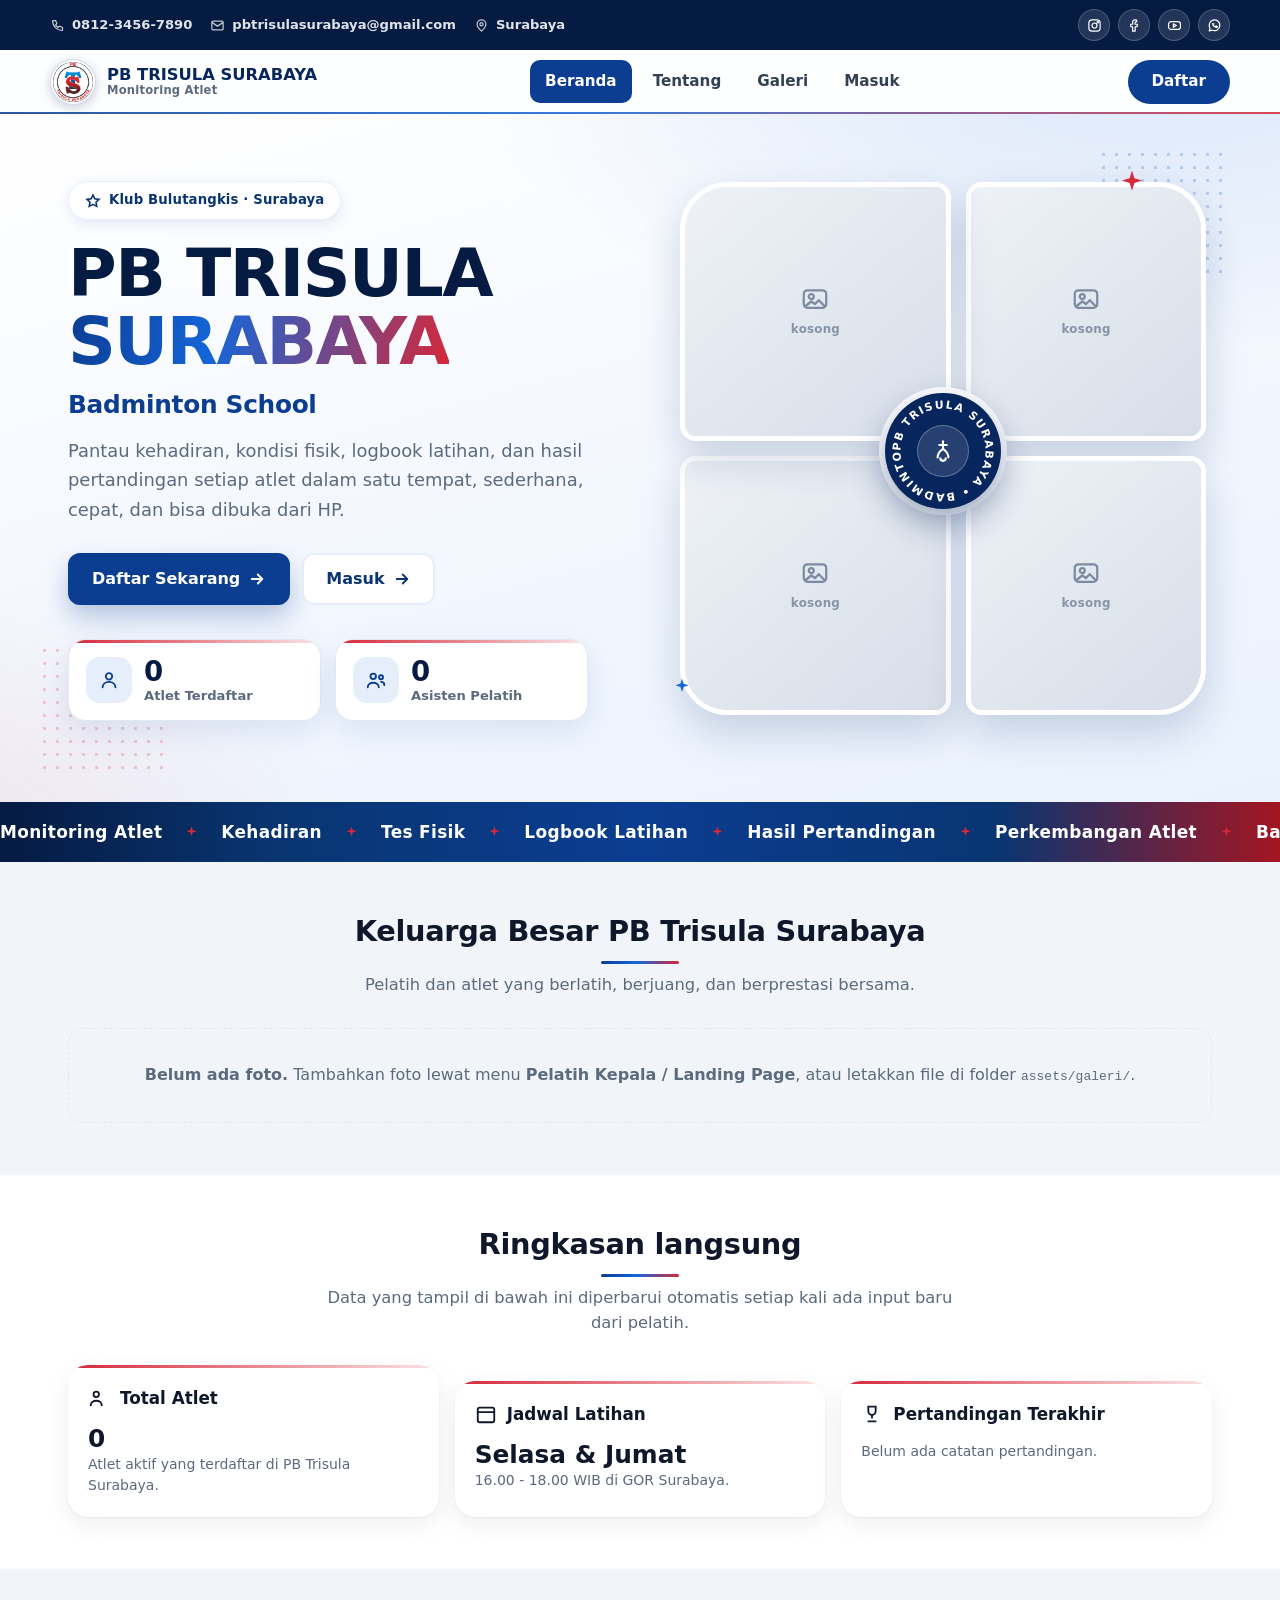
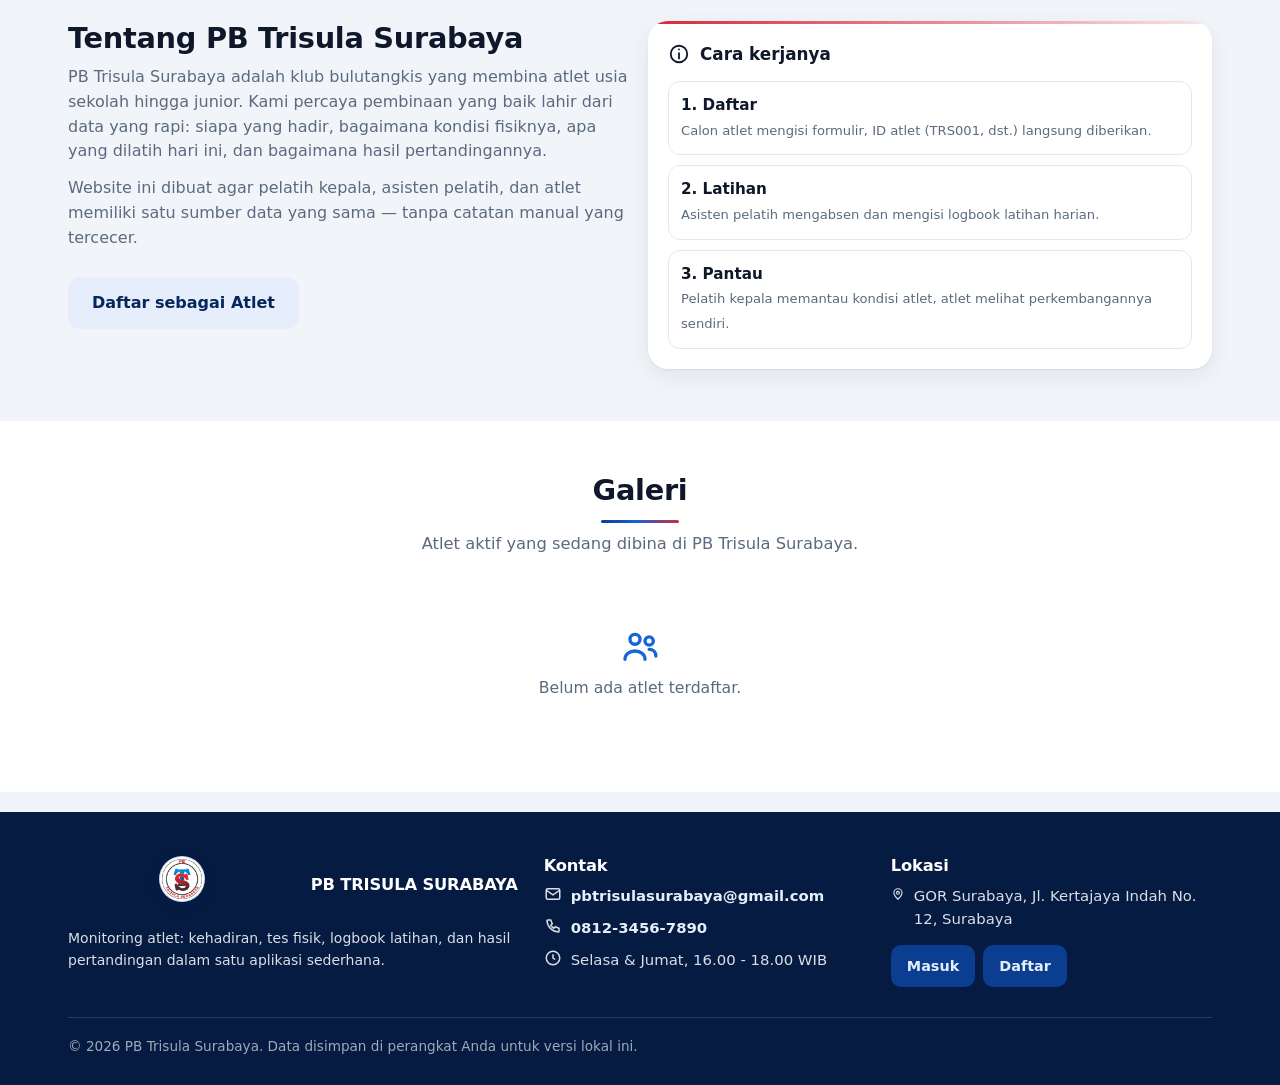
==== commit bc17a722: "fix: unggah foto landing page (simpan IndexedDB, sinkron cloud, tombol & pratinjau)" ====
--- a/index.html
+++ b/index.html
@@ -7,7 +7,7 @@
   <meta name="description" content="Website monitoring atlet PB Trisula Surabaya: kehadiran, tes fisik, logbook latihan, dan hasil pertandingan.">
   <link rel="icon" type="image/png" href="assets/favicon.png">
   <title>PB TRISULA SURABAYA — Monitoring Atlet</title>
-  <link rel="stylesheet" href="css/style.css?v=3">
+  <link rel="stylesheet" href="css/style.css?v=4">
 </head>
 <body>
 
@@ -250,20 +250,24 @@
     </div>
   </footer>
 
-  <script src="js/config.js?v=3"></script>
-  <script src="js/utils.js?v=3"></script>
-  <script src="js/store.js?v=3"></script>
-  <script src="js/auth.js?v=3"></script>
-  <script src="js/ui.js?v=3"></script>
-  <script src="js/landing-store.js?v=3"></script>
-  <script src="js/cloud.js?v=3"></script>
-  <script src="js/pages-public.js?v=3"></script>
+  <script src="js/config.js?v=4"></script>
+  <script src="js/utils.js?v=4"></script>
+  <script src="js/store.js?v=4"></script>
+  <script src="js/auth.js?v=4"></script>
+  <script src="js/ui.js?v=4"></script>
+  <script src="js/landing-store.js?v=4"></script>
+  <script src="js/cloud.js?v=4"></script>
+  <script src="js/pages-public.js?v=4"></script>
   <script>
     (function () {
       var jalan = false;
       function boot() {
         if (jalan) return;
         jalan = true;
+        // Muat foto landing dari IndexedDB (referensi) sebelum render.
+        if (typeof LandingStore !== 'undefined' && LandingStore && LandingStore.hidupkan) {
+          LandingStore.hidupkan();
+        }
         PagesPublic.init();
         Store.init();
       }
--- a/css/style.css
+++ b/css/style.css
@@ -2371,25 +2371,13 @@
   color: var(--primary-800);
 }
 
-.demo-box {
-  margin-top: 18px;
-  border: 1px solid var(--line);
-  border-radius: var(--radius-sm);
-  padding: 12px 14px;
-  background: var(--bg);
-  font-size: 0.86rem;
-}
-
-.demo-box summary {
-  cursor: pointer;
-  font-weight: 700;
-  color: var(--ink-soft);
-}
-
-.demo-box ul {
-  margin: 10px 0 0;
-  padding-left: 18px;
-  color: var(--muted);
+/* Jarak bawah kartu login dirapikan. */
+#login-wrap {
+  padding-bottom: 22px;
+}
+
+#login-wrap .auth-foot {
+  margin-top: 14px;
 }
 
 .app-shell {
@@ -3470,11 +3458,28 @@
   border: 1px solid var(--line);
 }
 
+.lp-foto-media.seret {
+  outline: 3px dashed var(--primary-500);
+  outline-offset: -6px;
+  background: var(--primary-50);
+}
+
 .lp-foto-media .lp-foto-kosong {
   position: absolute;
   inset: 0;
   width: 100%;
   height: 100%;
+}
+
+.lp-foto-media.ada .lp-foto-kosong,
+.lp-galeri-thumb.ada .lp-foto-kosong {
+  display: none;
+}
+
+.lp-foto-seret {
+  font-size: 0.72rem;
+  font-weight: 600;
+  opacity: 0.85;
 }
 
 .lp-foto-media img {
@@ -3492,6 +3497,48 @@
   opacity: 1;
 }
 
+.lp-foto-proses {
+  position: absolute;
+  inset: 0;
+  display: flex;
+  align-items: center;
+  justify-content: center;
+  background: rgba(11, 61, 145, 0.72);
+  color: #fff;
+  font-weight: 800;
+  font-size: 0.86rem;
+  letter-spacing: 0.01em;
+  z-index: 2;
+  border-radius: inherit;
+}
+
+.lp-foto-proses[hidden] {
+  display: none !important;
+}
+
+.lp-foto-proses.lp-proses-inline {
+  position: static;
+  display: inline-flex;
+  width: auto;
+  height: auto;
+  background: var(--primary-700);
+  border-radius: 999px;
+  padding: 8px 16px;
+  font-size: 0.78rem;
+}
+
+.lp-foto-info {
+  margin-top: 7px;
+  font-size: 0.76rem;
+  font-weight: 600;
+  color: var(--muted);
+  overflow-wrap: anywhere;
+}
+
+.lp-foto-info[hidden] {
+  display: none;
+}
+
 .lp-foto-kosong {
   display: flex;
   flex-direction: column;
@@ -3506,26 +3553,55 @@
 }
 
 .lp-foto-aksi {
-  display: flex;
+  display: grid;
+  grid-template-columns: 1.35fr 1fr;
   gap: 8px;
   margin: 10px 0 4px;
-  flex-wrap: wrap;
+  align-items: stretch;
 }
 
 .lp-foto-aksi .btn {
-  flex: 1;
-  min-width: 120px;
+  width: 100%;
+  min-height: 44px;
+  padding: 10px 18px;
+  white-space: nowrap;
+}
+
+.lp-btn-unggah {
+  background: var(--primary-100);
+  color: var(--primary-900);
+  border-color: var(--primary-100);
   cursor: pointer;
+}
+
+.lp-btn-unggah:hover {
+  background: var(--grad-accent);
+  background-image: linear-gradient(135deg, #0b3d91 0%, #d62839 100%);
+  border-color: var(--primary-700);
+  color: #fff;
 }
 
 .lp-foto-aksi input[type="file"] {
   display: none;
+}
+
+@media (max-width: 480px) {
+  .lp-foto-aksi {
+    grid-template-columns: 1fr;
+  }
 }
 
 .lp-galeri-list {
   display: grid;
   gap: 14px;
   grid-template-columns: repeat(auto-fill, minmax(240px, 1fr));
+}
+
+.lp-galeri-list.seret {
+  outline: 3px dashed var(--primary-500);
+  outline-offset: 6px;
+  border-radius: 12px;
+  background: var(--primary-50);
 }
 
 .lp-galeri-item {
@@ -4584,3 +4660,464 @@
     display: none !important;
   }
 }
+
+/* ============ Picker Lokasi Latihan (checkbox kartu/chip) ============ */
+
+.picker-lokasi-host .lokasi-field {
+  margin-bottom: 0;
+}
+
+.lokasi-toolbar {
+  display: flex;
+  align-items: center;
+  gap: 8px;
+  flex-wrap: wrap;
+  margin-bottom: 10px;
+}
+
+.lokasi-grid {
+  display: grid;
+  grid-template-columns: repeat(auto-fill, minmax(150px, 1fr));
+  gap: 10px;
+}
+
+.lokasi-card {
+  display: flex;
+  align-items: center;
+  gap: 10px;
+  padding: 14px 14px;
+  min-height: 56px;
+  border: 1.5px solid var(--line);
+  border-radius: var(--radius-sm);
+  background: var(--card);
+  box-shadow: 0 1px 2px rgba(15, 23, 42, 0.05);
+  cursor: pointer;
+  font-weight: 700;
+  color: var(--ink);
+  user-select: none;
+  transition: background 0.18s ease, border-color 0.18s ease, color 0.18s ease, transform 0.12s ease;
+}
+
+.lokasi-card input[type="checkbox"] {
+  position: absolute;
+  opacity: 0;
+  width: 1px;
+  height: 1px;
+  pointer-events: none;
+}
+
+.lokasi-card .lokasi-check {
+  display: inline-flex;
+  align-items: center;
+  justify-content: center;
+  width: 26px;
+  height: 26px;
+  flex: 0 0 26px;
+  border-radius: 50%;
+  border: 2px solid var(--line);
+  color: transparent;
+  background: #fff;
+  transition: background 0.18s ease, border-color 0.18s ease, color 0.18s ease;
+}
+
+.lokasi-card .lokasi-nama {
+  line-height: 1.25;
+  font-size: 0.95rem;
+}
+
+.lokasi-card:hover {
+  border-color: var(--primary-500);
+  background: var(--primary-50);
+}
+
+.lokasi-card:active {
+  transform: scale(0.98);
+}
+
+.lokasi-card.active {
+  background: var(--primary-700);
+  border-color: var(--primary-700);
+  color: #fff;
+  box-shadow: var(--shadow-accent);
+}
+
+.lokasi-card.active .lokasi-check {
+  background: var(--accent);
+  border-color: var(--accent);
+  color: #fff;
+}
+
+.lokasi-card:focus-within {
+  outline: 2px solid var(--primary-500);
+  outline-offset: 2px;
+}
+
+.lokasi-card-lainnya {
+  border-style: dashed;
+}
+
+.lokasi-lainnya-box {
+  margin-top: 10px;
+}
+
+.lokasi-chips {
+  display: flex;
+  flex-wrap: wrap;
+  gap: 5px;
+}
+
+.lokasi-chip {
+  display: inline-flex;
+  align-items: center;
+  padding: 3px 10px;
+  border-radius: 999px;
+  background: var(--primary-50);
+  border: 1px solid var(--primary-100);
+  color: var(--primary-800);
+  font-size: 0.76rem;
+  font-weight: 700;
+  white-space: nowrap;
+}
+
+/* ============ Picker Atlet (pencarian lalu centang) ============ */
+
+.picker-trigger {
+  display: flex;
+  align-items: center;
+  gap: 10px;
+  width: 100%;
+  min-height: 48px;
+  padding: 10px 14px;
+  border: 1.5px solid var(--line);
+  border-radius: var(--radius-sm);
+  background: #fff;
+  color: var(--muted);
+  font: inherit;
+  font-weight: 600;
+  text-align: left;
+  cursor: pointer;
+  transition: border-color 0.18s ease, box-shadow 0.18s ease;
+}
+
+.picker-trigger:hover {
+  border-color: var(--primary-500);
+}
+
+.picker-trigger:focus-visible {
+  outline: none;
+  border-color: var(--primary-500);
+  box-shadow: var(--ring);
+}
+
+.picker-trigger .picker-trigger-teks {
+  flex: 1;
+  min-width: 0;
+  overflow: hidden;
+  text-overflow: ellipsis;
+  white-space: nowrap;
+}
+
+.picker-trigger.ada {
+  border-color: var(--primary-700);
+  color: var(--ink);
+}
+
+.picker-trigger-panah {
+  display: inline-flex;
+  color: var(--primary-700);
+  flex: 0 0 auto;
+}
+
+.picker-ringkas {
+  display: flex;
+  flex-wrap: wrap;
+  gap: 6px;
+  margin-top: 8px;
+}
+
+.picker-ringkas:empty {
+  display: none;
+}
+
+.picker-chip {
+  display: inline-flex;
+  align-items: center;
+  gap: 6px;
+  padding: 5px 8px 5px 12px;
+  border-radius: 999px;
+  background: var(--primary-700);
+  color: #fff;
+  font-size: 0.82rem;
+  font-weight: 700;
+  max-width: 100%;
+}
+
+.picker-chip .small.muted {
+  color: rgba(255, 255, 255, 0.75);
+}
+
+.picker-chip-static {
+  padding-right: 8px;
+  background: var(--primary-50);
+  color: var(--primary-800);
+  border: 1px solid var(--primary-100);
+}
+
+.picker-chip-static .small.muted {
+  color: var(--muted);
+}
+
+.picker-chip-x {
+  display: inline-flex;
+  align-items: center;
+  justify-content: center;
+  width: 22px;
+  height: 22px;
+  flex: 0 0 22px;
+  border: 0;
+  border-radius: 50%;
+  background: rgba(255, 255, 255, 0.22);
+  color: inherit;
+  cursor: pointer;
+  padding: 0;
+}
+
+.picker-chip-static .picker-chip-x {
+  background: var(--accent-light);
+  color: var(--accent);
+}
+
+.picker-chip-x:hover {
+  background: var(--accent);
+  color: #fff;
+}
+
+.picker-chip-x:focus-visible {
+  outline: 2px solid var(--primary-500);
+  outline-offset: 2px;
+}
+
+.picker-overlay {
+  position: fixed;
+  inset: 0;
+  z-index: 940;
+  background: rgba(15, 23, 42, 0.45);
+}
+
+.picker-pop {
+  position: fixed;
+  z-index: 950;
+  display: flex;
+  flex-direction: column;
+  background: var(--card);
+  border-radius: var(--radius);
+  box-shadow: var(--shadow-lg);
+  overflow: hidden;
+  max-height: min(560px, calc(100dvh - 40px));
+}
+
+.picker-pop-head {
+  display: flex;
+  align-items: center;
+  gap: 8px;
+  padding: 12px 12px 10px;
+  border-bottom: 1px solid var(--line);
+  flex: 0 0 auto;
+  background: #fff;
+}
+
+.picker-search {
+  flex: 1;
+  display: flex;
+  align-items: center;
+  gap: 8px;
+  padding: 0 12px;
+  min-height: 44px;
+  border: 1.5px solid var(--line);
+  border-radius: var(--radius-sm);
+  background: var(--bg);
+  color: var(--muted);
+}
+
+.picker-search:focus-within {
+  border-color: var(--primary-500);
+  box-shadow: var(--ring);
+  background: #fff;
+}
+
+.picker-search input {
+  flex: 1;
+  min-width: 0;
+  border: 0;
+  background: transparent;
+  font: inherit;
+  font-size: 1rem;
+  color: var(--ink);
+  outline: none;
+  padding: 10px 0;
+}
+
+.picker-pop-chips {
+  display: flex;
+  flex-wrap: wrap;
+  gap: 6px;
+  padding: 10px 12px;
+  border-bottom: 1px solid var(--line);
+  flex: 0 0 auto;
+  max-height: 108px;
+  overflow-y: auto;
+}
+
+.picker-pop-tools {
+  display: flex;
+  align-items: center;
+  gap: 8px;
+  flex-wrap: wrap;
+  padding: 10px 12px;
+  border-bottom: 1px solid var(--line);
+  flex: 0 0 auto;
+  background: var(--primary-50);
+}
+
+.picker-counter {
+  margin-left: auto;
+  color: var(--accent);
+  font-weight: 800;
+  font-size: 0.84rem;
+  white-space: nowrap;
+}
+
+.picker-pop-list {
+  flex: 1 1 auto;
+  min-height: 120px;
+  overflow-y: auto;
+  -webkit-overflow-scrolling: touch;
+  padding: 6px;
+}
+
+.picker-row {
+  display: flex;
+  align-items: center;
+  gap: 12px;
+  padding: 9px 10px;
+  border-radius: var(--radius-sm);
+  cursor: pointer;
+  user-select: none;
+  transition: background 0.15s ease;
+}
+
+.picker-row:hover {
+  background: var(--primary-50);
+}
+
+.picker-row input {
+  accent-color: var(--primary-700);
+  width: 18px;
+  height: 18px;
+  flex: 0 0 18px;
+}
+
+.picker-row .avatar {
+  flex: 0 0 auto;
+}
+
+.picker-row-teks {
+  flex: 1;
+  min-width: 0;
+  display: flex;
+  flex-direction: column;
+  line-height: 1.3;
+}
+
+.picker-row-teks b {
+  overflow: hidden;
+  text-overflow: ellipsis;
+  white-space: nowrap;
+}
+
+.picker-row-check {
+  display: inline-flex;
+  align-items: center;
+  justify-content: center;
+  width: 24px;
+  height: 24px;
+  flex: 0 0 24px;
+  border-radius: 50%;
+  border: 2px solid var(--line);
+  color: transparent;
+  background: #fff;
+}
+
+.picker-row.active {
+  background: var(--primary-50);
+}
+
+.picker-row.active .picker-row-check {
+  background: var(--primary-700);
+  border-color: var(--primary-700);
+  color: #fff;
+}
+
+.picker-kosong {
+  padding: 28px 16px;
+  text-align: center;
+  color: var(--muted);
+  font-weight: 600;
+}
+
+.picker-pop-foot {
+  flex: 0 0 auto;
+  padding: 12px;
+  padding-bottom: calc(12px + env(safe-area-inset-bottom, 0px));
+  border-top: 1px solid var(--line);
+  background: #fff;
+}
+
+.picker-done {
+  width: 100%;
+  min-height: 50px;
+  font-size: 1rem;
+}
+
+body.picker-open {
+  overflow: hidden;
+}
+
+@media (max-width: 640px) {
+  .picker-pop.sheet {
+    inset: 0;
+    left: 0;
+    right: 0;
+    top: 0;
+    bottom: 0;
+    width: 100%;
+    max-width: none;
+    max-height: 100dvh;
+    height: 100dvh;
+    border-radius: 0;
+  }
+
+  .picker-pop.sheet .picker-pop-head {
+    padding-top: calc(12px + env(safe-area-inset-top, 0px));
+    position: sticky;
+    top: 0;
+    z-index: 2;
+  }
+
+  .picker-pop.sheet .picker-done {
+    min-height: 56px;
+    font-size: 1.05rem;
+    box-shadow: var(--shadow-accent);
+  }
+
+  .lokasi-grid {
+    grid-template-columns: repeat(auto-fill, minmax(132px, 1fr));
+  }
+}
+
+@media (min-width: 641px) {
+  .picker-pop:not(.sheet) {
+    width: min(420px, calc(100vw - 24px));
+    animation: sheet-in 0.18s ease;
+  }
+}
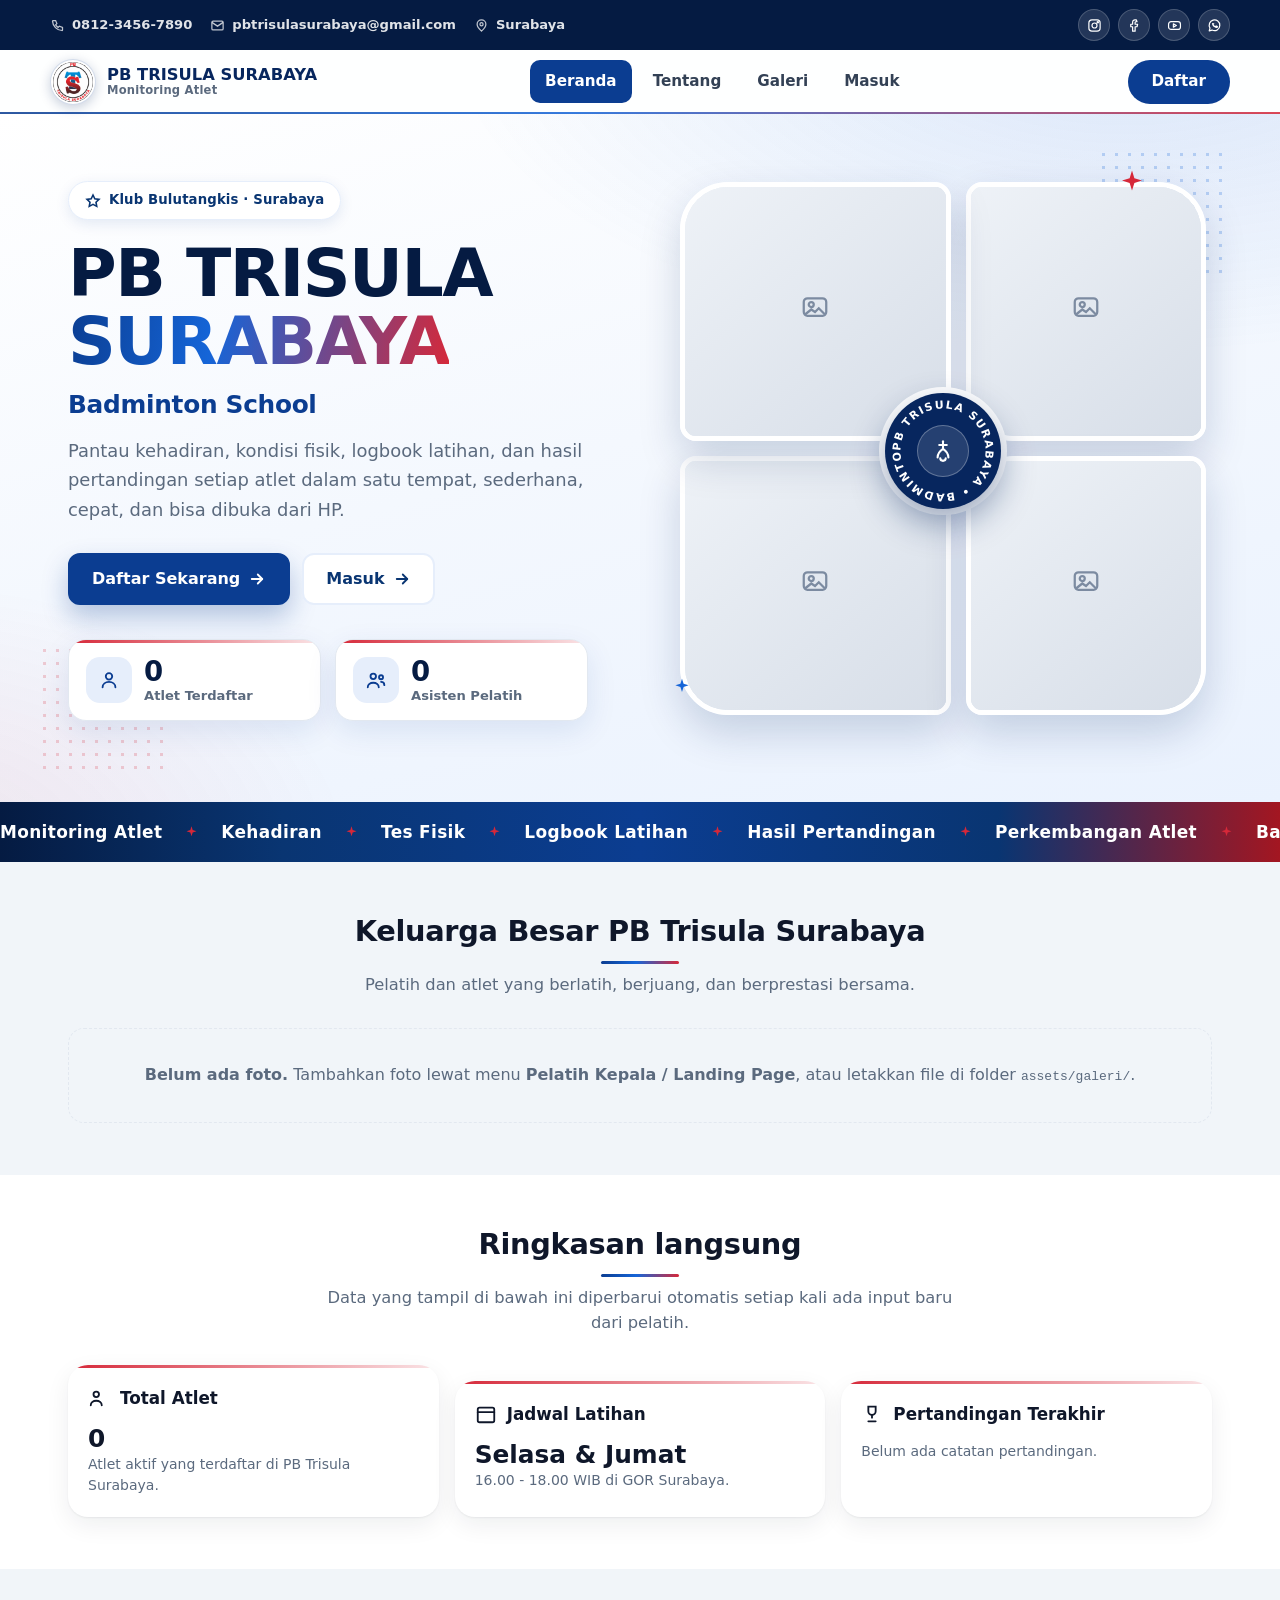
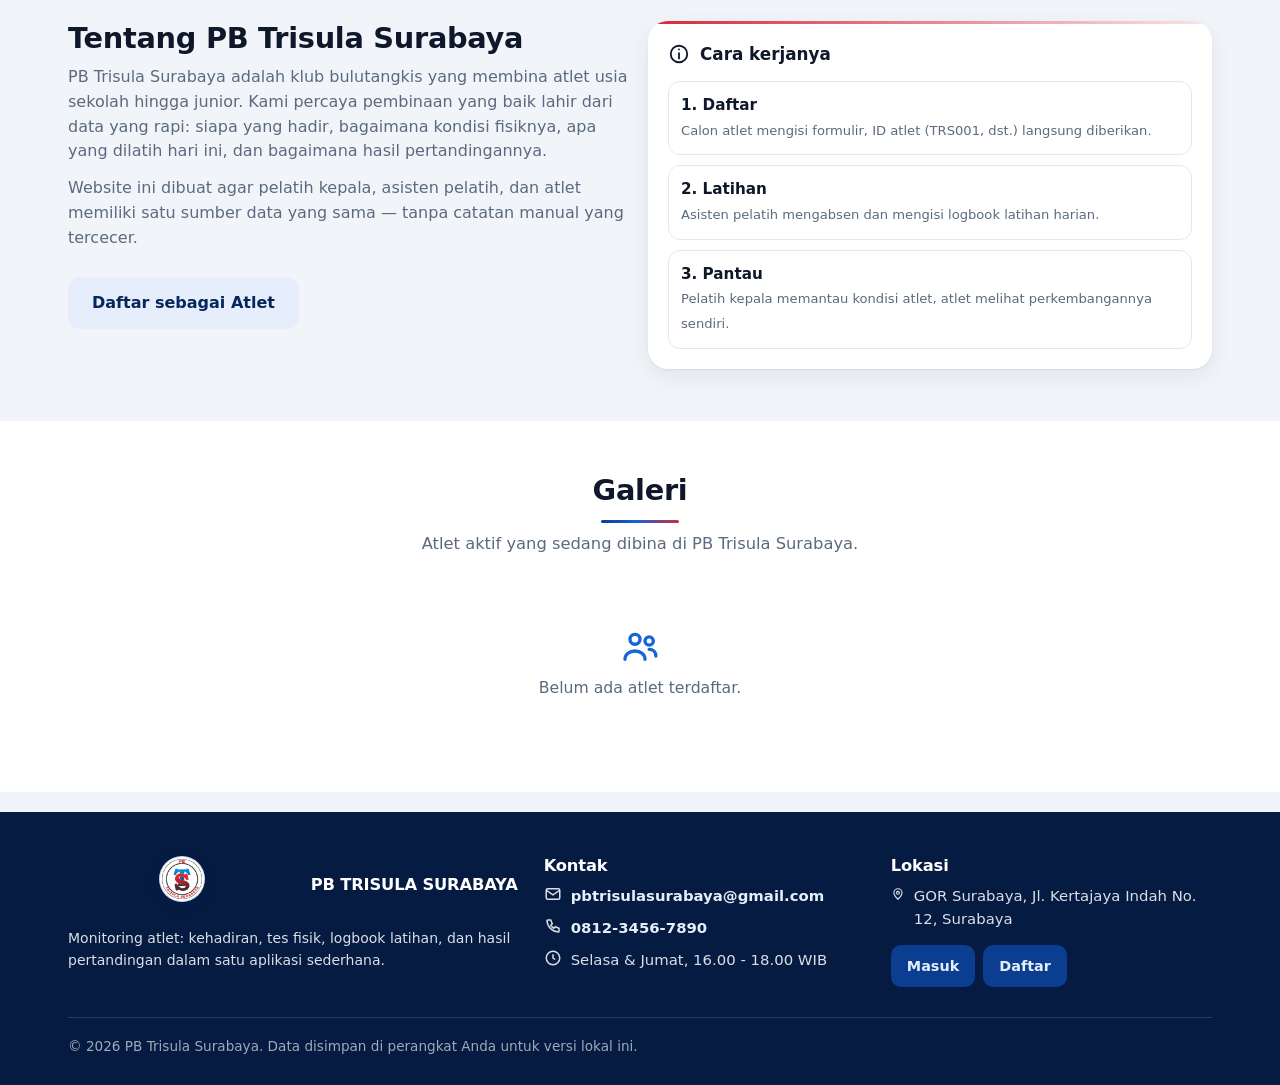
==== commit 1afc55ea: "fix: foto landing page tampil lintas perangkat (URL publik cloud, hero dari galeri, placeholder bers" ====
--- a/index.html
+++ b/index.html
@@ -91,25 +91,25 @@
       <div class="hero-kolase animasi-naik" style="animation-delay:.15s" id="hero-kolase">
         <figure class="kolase-foto kolase-a">
           <div class="foto-media">
-            <div class="foto-placeholder"><svg width="30" height="30" viewBox="0 0 24 24" fill="none" stroke="currentColor" stroke-width="1.8"><rect x="3" y="5" width="18" height="14" rx="3"/><circle cx="9" cy="10" r="2"/><path d="M4 18l5-4 3 2 3-3 5 5"/></svg><span>utama.jpg</span></div>
+            <div class="foto-placeholder"><svg width="30" height="30" viewBox="0 0 24 24" fill="none" stroke="currentColor" stroke-width="1.8"><rect x="3" y="5" width="18" height="14" rx="3"/><circle cx="9" cy="10" r="2"/><path d="M4 18l5-4 3 2 3-3 5 5"/></svg><span></span></div>
             <img data-kolase="0" src="" alt="" loading="lazy" decoding="async">
           </div>
         </figure>
         <figure class="kolase-foto kolase-b">
           <div class="foto-media">
-            <div class="foto-placeholder"><svg width="30" height="30" viewBox="0 0 24 24" fill="none" stroke="currentColor" stroke-width="1.8"><rect x="3" y="5" width="18" height="14" rx="3"/><circle cx="9" cy="10" r="2"/><path d="M4 18l5-4 3 2 3-3 5 5"/></svg><span>pelatih-1.jpg</span></div>
+            <div class="foto-placeholder"><svg width="30" height="30" viewBox="0 0 24 24" fill="none" stroke="currentColor" stroke-width="1.8"><rect x="3" y="5" width="18" height="14" rx="3"/><circle cx="9" cy="10" r="2"/><path d="M4 18l5-4 3 2 3-3 5 5"/></svg><span></span></div>
             <img data-kolase="1" src="" alt="" loading="lazy" decoding="async">
           </div>
         </figure>
         <figure class="kolase-foto kolase-c">
           <div class="foto-media">
-            <div class="foto-placeholder"><svg width="30" height="30" viewBox="0 0 24 24" fill="none" stroke="currentColor" stroke-width="1.8"><rect x="3" y="5" width="18" height="14" rx="3"/><circle cx="9" cy="10" r="2"/><path d="M4 18l5-4 3 2 3-3 5 5"/></svg><span>atlet-1.jpg</span></div>
+            <div class="foto-placeholder"><svg width="30" height="30" viewBox="0 0 24 24" fill="none" stroke="currentColor" stroke-width="1.8"><rect x="3" y="5" width="18" height="14" rx="3"/><circle cx="9" cy="10" r="2"/><path d="M4 18l5-4 3 2 3-3 5 5"/></svg><span></span></div>
             <img data-kolase="2" src="" alt="" loading="lazy" decoding="async">
           </div>
         </figure>
         <figure class="kolase-foto kolase-d">
           <div class="foto-media">
-            <div class="foto-placeholder"><svg width="30" height="30" viewBox="0 0 24 24" fill="none" stroke="currentColor" stroke-width="1.8"><rect x="3" y="5" width="18" height="14" rx="3"/><circle cx="9" cy="10" r="2"/><path d="M4 18l5-4 3 2 3-3 5 5"/></svg><span>atlet-2.jpg</span></div>
+            <div class="foto-placeholder"><svg width="30" height="30" viewBox="0 0 24 24" fill="none" stroke="currentColor" stroke-width="1.8"><rect x="3" y="5" width="18" height="14" rx="3"/><circle cx="9" cy="10" r="2"/><path d="M4 18l5-4 3 2 3-3 5 5"/></svg><span></span></div>
             <img data-kolase="3" src="" alt="" loading="lazy" decoding="async">
           </div>
         </figure>
--- a/css/style.css
+++ b/css/style.css
@@ -412,6 +412,25 @@
   flex-shrink: 0;
 }
 
+/* Foto profil menimpa inisial; bila foto gagal dimuat, inisial tetap tampil. */
+.avatar-wrap {
+  position: relative;
+  display: inline-block;
+  flex-shrink: 0;
+  border-radius: 50%;
+  vertical-align: middle;
+}
+
+.avatar-wrap .avatar {
+  margin: 0;
+}
+
+.avatar-wrap .avatar-foto {
+  position: absolute;
+  top: 0;
+  left: 0;
+}
+
 .avatar-initial {
   display: inline-flex;
   align-items: center;
@@ -2174,6 +2193,12 @@
   transition: transform 0.35s ease;
 }
 
+/* Foto atlet menimpa inisial; bila gagal dimuat, inisial tetap tampil. */
+.gallery-photo img.gallery-foto {
+  position: absolute;
+  inset: 0;
+}
+
 .gallery-item:hover .gallery-photo img {
   transform: scale(1.06);
 }
@@ -3497,13 +3522,19 @@
   opacity: 1;
 }
 
+.lp-foto-media.memproses .lp-foto-kosong {
+  display: none;
+}
+
 .lp-foto-proses {
   position: absolute;
   inset: 0;
   display: flex;
+  flex-direction: column;
   align-items: center;
   justify-content: center;
-  background: rgba(11, 61, 145, 0.72);
+  gap: 10px;
+  background: rgba(11, 61, 145, 0.55);
   color: #fff;
   font-weight: 800;
   font-size: 0.86rem;
@@ -3516,15 +3547,44 @@
   display: none !important;
 }
 
+.lp-spinner {
+  width: 30px;
+  height: 30px;
+  border: 3px solid rgba(255, 255, 255, 0.45);
+  border-top-color: #fff;
+  border-radius: 50%;
+  animation: lp-putar 0.8s linear infinite;
+}
+
+@keyframes lp-putar {
+  to {
+    transform: rotate(360deg);
+  }
+}
+
 .lp-foto-proses.lp-proses-inline {
   position: static;
   display: inline-flex;
+  flex-direction: row;
   width: auto;
   height: auto;
+  gap: 8px;
   background: var(--primary-700);
   border-radius: 999px;
   padding: 8px 16px;
   font-size: 0.78rem;
+}
+
+.lp-proses-inline .lp-spinner {
+  width: 16px;
+  height: 16px;
+  border-width: 2px;
+}
+
+.lp-btn-unggah.nonaktif {
+  opacity: 0.65;
+  pointer-events: none;
+  cursor: not-allowed;
 }
 
 .lp-foto-info {
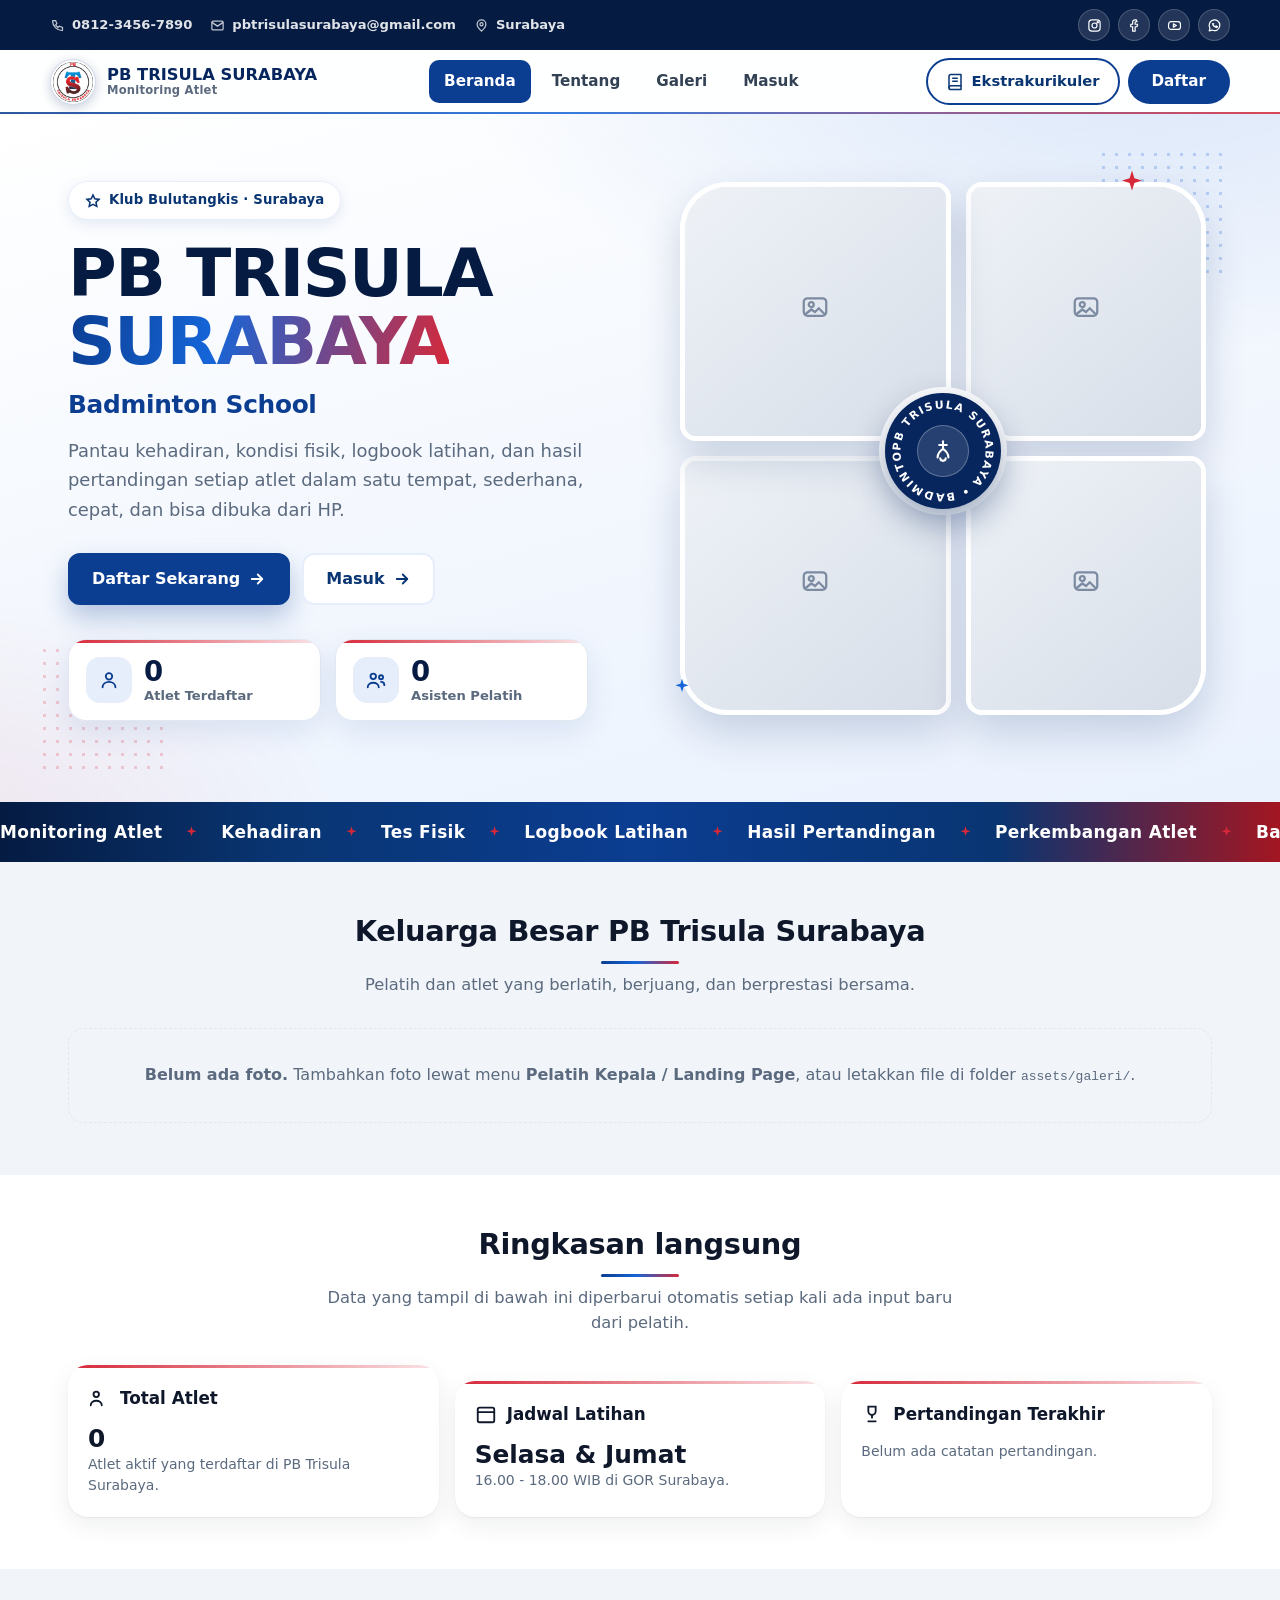
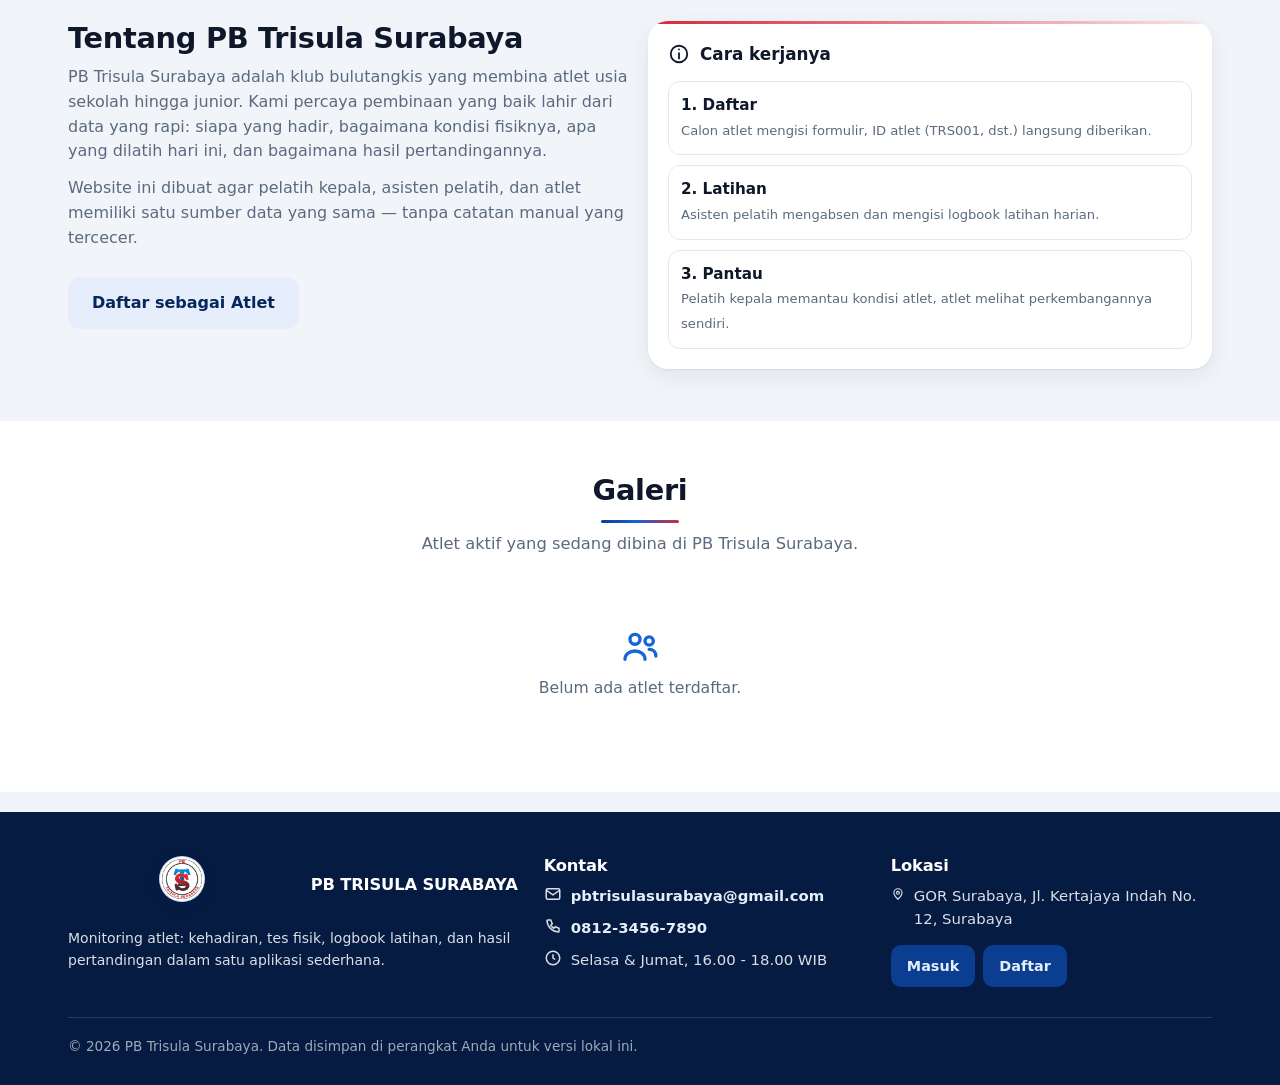
==== commit a9ee3698: "feat: modul Ekstrakurikuler (ekskul) — pendaftaran, penilaian, absensi, lomba, profil siswa, data co" ====
--- a/index.html
+++ b/index.html
@@ -7,7 +7,8 @@
   <meta name="description" content="Website monitoring atlet PB Trisula Surabaya: kehadiran, tes fisik, logbook latihan, dan hasil pertandingan.">
   <link rel="icon" type="image/png" href="assets/favicon.png">
   <title>PB TRISULA SURABAYA — Monitoring Atlet</title>
-  <link rel="stylesheet" href="css/style.css?v=4">
+  <link rel="stylesheet" href="css/style.css?v=8">
+  <link rel="stylesheet" href="css/ekskul.css?v=2">
 </head>
 <body>
 
@@ -26,6 +27,10 @@
         <a class="nav-link" href="login.html">Masuk</a>
       </nav>
       <div class="flex items-center gap-1">
+        <a class="btn-ekskul-nav btn-ekskul-desktop" href="ekskul.html">
+          <svg width="18" height="18" viewBox="0 0 24 24" fill="none" stroke="currentColor" stroke-width="2" stroke-linecap="round" stroke-linejoin="round" aria-hidden="true"><path d="M4 19.5A2.5 2.5 0 0 1 6.5 17H20"/><path d="M6.5 2H20v20H6.5A2.5 2.5 0 0 1 4 19.5v-15A2.5 2.5 0 0 1 6.5 2z"/><path d="M9 7h6"/><path d="M9 11h6"/></svg>
+          Ekstrakurikuler
+        </a>
         <a class="btn-cta" href="register.html"><span id="cta-navbar">Daftar</span></a>
         <button class="icon-btn menu-toggle" id="menu-toggle" aria-label="Buka menu" aria-expanded="false">
           <svg width="24" height="24" viewBox="0 0 24 24" fill="none" stroke="currentColor" stroke-width="2" stroke-linecap="round"><path d="M4 7h16"/><path d="M4 12h16"/><path d="M4 17h16"/></svg>
@@ -37,6 +42,10 @@
         <a class="nav-link" href="#tentang">Tentang</a>
         <a class="nav-link" href="#galeri">Galeri</a>
         <a class="nav-link" href="login.html">Masuk</a>
+        <a class="nav-link nav-ekskul" href="ekskul.html">
+          <svg width="18" height="18" viewBox="0 0 24 24" fill="none" stroke="currentColor" stroke-width="2" stroke-linecap="round" stroke-linejoin="round" aria-hidden="true"><path d="M4 19.5A2.5 2.5 0 0 1 6.5 17H20"/><path d="M6.5 2H20v20H6.5A2.5 2.5 0 0 1 4 19.5v-15A2.5 2.5 0 0 1 6.5 2z"/><path d="M9 7h6"/><path d="M9 11h6"/></svg>
+          Ekstrakurikuler
+        </a>
       </div>
   </header>
 
@@ -250,23 +259,25 @@
     </div>
   </footer>
 
-  <script src="js/config.js?v=4"></script>
-  <script src="js/utils.js?v=4"></script>
-  <script src="js/store.js?v=4"></script>
-  <script src="js/auth.js?v=4"></script>
-  <script src="js/ui.js?v=4"></script>
-  <script src="js/landing-store.js?v=4"></script>
-  <script src="js/cloud.js?v=4"></script>
-  <script src="js/pages-public.js?v=4"></script>
+  <script src="js/config.js?v=8"></script>
+  <script src="js/utils.js?v=8"></script>
+  <script src="js/store.js?v=8"></script>
+  <script src="js/auth.js?v=8"></script>
+  <script src="js/ui.js?v=8"></script>
+  <script src="js/landing-store.js?v=8"></script>
+  <script src="js/cloud.js?v=8"></script>
+  <script src="js/pages-public.js?v=9"></script>
   <script>
     (function () {
       var jalan = false;
       function boot() {
         if (jalan) return;
         jalan = true;
-        // Muat foto landing dari IndexedDB (referensi) sebelum render.
-        if (typeof LandingStore !== 'undefined' && LandingStore && LandingStore.hidupkan) {
-          LandingStore.hidupkan();
+        // Muat foto landing dari IndexedDB/Firebase (referensi) + ringkasan
+        // publik (jumlah atlet & asisten) sebelum render.
+        if (typeof LandingStore !== 'undefined' && LandingStore) {
+          if (LandingStore.hidupkan) LandingStore.hidupkan();
+          if (LandingStore.muatRingkasan) LandingStore.muatRingkasan();
         }
         PagesPublic.init();
         Store.init();
--- a/css/style.css
+++ b/css/style.css
@@ -3587,6 +3587,25 @@
   cursor: not-allowed;
 }
 
+/* Status simpan di bar bawah: Tersimpan / Belum disimpan */
+.lp-status-simpan {
+  display: inline-flex;
+  align-items: center;
+  gap: 6px;
+  padding: 6px 12px;
+  border-radius: 999px;
+  font-size: 0.8rem;
+  font-weight: 800;
+  color: var(--ok);
+  background: var(--ok-bg);
+  white-space: nowrap;
+}
+
+.lp-status-simpan.belum {
+  color: var(--danger);
+  background: var(--danger-bg);
+}
+
 .lp-foto-info {
   margin-top: 7px;
   font-size: 0.76rem;
--- a/css/ekskul.css
+++ b/css/ekskul.css
@@ -0,0 +1,690 @@
+/* ==========================================================================
+   EKSTRAKURIKULER — gaya tambahan modul Ekstrakurikuler (bulutangkis sekolah).
+   Dimuat SETELAH css/style.css sehingga kelas di bawah ini bisa menimpa
+   gaya PB Trisula tanpa mengubah file aslinya.
+   ========================================================================== */
+
+/* --- Tombol "Ekstrakurikuler" di navbar landing page ---------------------- */
+.btn-ekskul-nav {
+  display: inline-flex;
+  align-items: center;
+  gap: 8px;
+  min-height: 44px;
+  padding: 10px 18px;
+  border-radius: 999px;
+  border: 2px solid var(--primary-700);
+  background: #fff;
+  color: var(--primary-800);
+  font-weight: 800;
+  font-size: 0.92rem;
+  text-decoration: none;
+  white-space: nowrap;
+  transition: background 0.25s ease, color 0.25s ease, border-color 0.25s ease,
+    box-shadow 0.25s ease, transform 0.25s ease;
+}
+
+.btn-ekskul-nav:hover,
+.btn-ekskul-nav:focus-visible {
+  background-image: linear-gradient(135deg, #0b3d91 0%, #d62839 100%);
+  border-color: transparent;
+  color: #fff;
+  text-decoration: none;
+  transform: translateY(-1px);
+  box-shadow: 0 10px 22px rgba(214, 40, 57, 0.22);
+}
+
+.btn-ekskul-nav .icon {
+  flex-shrink: 0;
+}
+
+.btn-ekskul-desktop {
+  display: none;
+}
+
+@media (min-width: 900px) {
+  .btn-ekskul-desktop {
+    display: inline-flex;
+  }
+}
+
+.mobile-menu .nav-ekskul {
+  display: flex;
+  align-items: center;
+  gap: 10px;
+  border: 2px solid var(--primary-700);
+  background: #fff;
+  color: var(--primary-800);
+}
+
+.mobile-menu .nav-ekskul:hover {
+  background-image: linear-gradient(135deg, #0b3d91 0%, #d62839 100%);
+  border-color: transparent;
+  color: #fff;
+  text-decoration: none;
+}
+
+/* --- Kartu pilihan masuk/daftar di halaman ekskul.html -------------------- */
+.pilih-grid {
+  display: grid;
+  grid-template-columns: 1fr;
+  gap: 14px;
+  margin: 8px 0 4px;
+}
+
+@media (min-width: 560px) {
+  .pilih-grid {
+    grid-template-columns: 1fr 1fr;
+  }
+}
+
+.pilih-kartu {
+  display: flex;
+  flex-direction: column;
+  align-items: flex-start;
+  gap: 8px;
+  padding: 20px 18px;
+  border-radius: var(--radius);
+  border: 2px solid var(--primary-100);
+  background: var(--primary-50);
+  color: var(--ink);
+  text-align: left;
+  cursor: pointer;
+  text-decoration: none;
+  font: inherit;
+  transition: border-color 0.25s ease, background 0.25s ease, transform 0.2s ease,
+    box-shadow 0.25s ease;
+}
+
+.pilih-kartu:hover,
+.pilih-kartu:focus-visible {
+  border-color: var(--primary-600);
+  background: #fff;
+  color: var(--ink);
+  text-decoration: none;
+  transform: translateY(-2px);
+  box-shadow: var(--shadow);
+}
+
+.pilih-kartu .pilih-ikon {
+  display: inline-flex;
+  align-items: center;
+  justify-content: center;
+  width: 46px;
+  height: 46px;
+  border-radius: 14px;
+  background: var(--primary-700);
+  color: #fff;
+}
+
+.pilih-kartu.accent .pilih-ikon {
+  background-image: linear-gradient(135deg, #0b3d91 0%, #d62839 100%);
+}
+
+.pilih-kartu b {
+  font-size: 1.08rem;
+}
+
+.pilih-kartu span {
+  color: var(--muted);
+  font-size: 0.9rem;
+  line-height: 1.45;
+}
+
+/* --- Kotak data contoh (demo) di halaman ekskul.html ---------------------- */
+.seed-box {
+  border-top: 1px dashed rgba(15, 23, 42, 0.18);
+  padding-top: 16px;
+  margin-top: 18px;
+}
+
+.seed-box .table {
+  font-size: 0.85rem;
+  background: #fff;
+}
+
+.seed-box .table code {
+  background: var(--primary-50);
+  padding: 2px 6px;
+  border-radius: 6px;
+  font-size: 0.82rem;
+}
+
+/* --- Panel pesan (sukses/gagal) di kartu auth ----------------------------- */
+.pesan-panel {
+  border-radius: var(--radius-sm);
+  padding: 14px 16px;
+  margin-bottom: 16px;
+  border: 1px solid;
+  font-size: 0.95rem;
+  line-height: 1.5;
+}
+
+.pesan-panel b {
+  display: block;
+  margin-bottom: 4px;
+}
+
+.pesan-panel.ok {
+  background: var(--ok-bg);
+  border-color: rgba(21, 128, 61, 0.3);
+  color: var(--ok);
+}
+
+.pesan-panel.err {
+  background: var(--danger-bg);
+  border-color: rgba(163, 22, 33, 0.3);
+  color: var(--danger);
+}
+
+.pesan-panel.warn {
+  background: var(--warn-bg);
+  border-color: rgba(154, 92, 6, 0.3);
+  color: var(--warn);
+}
+
+/* --- Bar persentase horizontal ------------------------------------------- */
+.bar-row {
+  margin-bottom: 12px;
+}
+
+.bar-meta {
+  display: flex;
+  align-items: baseline;
+  justify-content: space-between;
+  gap: 10px;
+  margin-bottom: 5px;
+  font-size: 0.9rem;
+}
+
+.bar-meta b {
+  color: var(--ink-soft);
+  font-weight: 700;
+}
+
+.bar-meta .bar-angka {
+  font-weight: 800;
+  color: var(--primary-800);
+  font-variant-numeric: tabular-nums;
+}
+
+.bar-track {
+  height: 12px;
+  border-radius: 999px;
+  background: var(--primary-100);
+  overflow: hidden;
+}
+
+.bar-fill {
+  height: 100%;
+  border-radius: 999px;
+  background-image: linear-gradient(90deg, #0b3d91 0%, #1565d8 100%);
+  transition: width 0.4s ease;
+}
+
+.bar-fill.tone-accent {
+  background-image: linear-gradient(90deg, #0b3d91 0%, #d62839 100%);
+}
+
+.bar-fill.tone-ok {
+  background: var(--ok);
+}
+
+.bar-fill.tone-warn {
+  background: #d97706;
+}
+
+.bar-fill.tone-danger {
+  background: var(--danger);
+}
+
+.bar-kosong {
+  color: var(--muted);
+  font-size: 0.88rem;
+  padding: 6px 0 10px;
+}
+
+/* --- Slider penilaian 1-10 ----------------------------------------------- */
+.slider-row {
+  display: grid;
+  grid-template-columns: 1fr auto;
+  gap: 12px;
+  align-items: center;
+  padding: 10px 12px;
+  border: 1px solid var(--line);
+  border-radius: var(--radius-sm);
+  background: #fff;
+  margin-bottom: 10px;
+}
+
+.slider-row .slider-label {
+  grid-column: 1 / -1;
+  font-weight: 700;
+  font-size: 0.95rem;
+  color: var(--ink-soft);
+  margin: 0;
+}
+
+.slider-row input[type="range"] {
+  width: 100%;
+  accent-color: var(--primary-700);
+  height: 28px;
+}
+
+.slider-row .slider-angka {
+  min-width: 46px;
+  text-align: center;
+  font-weight: 800;
+  font-size: 1.15rem;
+  color: var(--primary-800);
+  background: var(--primary-50);
+  border: 1px solid var(--primary-100);
+  border-radius: 10px;
+  padding: 6px 8px;
+  font-variant-numeric: tabular-nums;
+}
+
+/* --- Pemilih siswa dengan pencarian + centang ---------------------------- */
+.picker {
+  border: 1px solid var(--line);
+  border-radius: var(--radius-sm);
+  background: #fff;
+  overflow: hidden;
+}
+
+.picker-head {
+  padding: 12px 12px 8px;
+  border-bottom: 1px solid var(--line);
+  background: var(--primary-50);
+}
+
+.picker-head .label {
+  margin-bottom: 6px;
+}
+
+.picker-tools {
+  display: flex;
+  align-items: center;
+  gap: 8px;
+}
+
+.picker-tools .input {
+  flex: 1;
+}
+
+.picker-count {
+  font-size: 0.85rem;
+  font-weight: 700;
+  color: var(--primary-800);
+  white-space: nowrap;
+}
+
+.picker-list {
+  max-height: 260px;
+  overflow: auto;
+  -webkit-overflow-scrolling: touch;
+}
+
+.picker-item {
+  display: flex;
+  align-items: center;
+  gap: 10px;
+  padding: 11px 14px;
+  border-bottom: 1px solid var(--line);
+  cursor: pointer;
+  min-height: 48px;
+}
+
+.picker-item:last-child {
+  border-bottom: none;
+}
+
+.picker-item:hover {
+  background: var(--primary-50);
+}
+
+.picker-item input[type="checkbox"] {
+  width: 20px;
+  height: 20px;
+  accent-color: var(--primary-700);
+  flex-shrink: 0;
+}
+
+.picker-item .picker-info {
+  min-width: 0;
+}
+
+.picker-item .picker-info b {
+  display: block;
+  font-size: 0.95rem;
+}
+
+.picker-item .picker-info span {
+  display: block;
+  font-size: 0.82rem;
+  color: var(--muted);
+}
+
+.picker-empty {
+  padding: 18px 14px;
+  text-align: center;
+  color: var(--muted);
+  font-size: 0.9rem;
+}
+
+/* --- Chip status & badge persentase -------------------------------------- */
+.pct-badge {
+  display: inline-block;
+  min-width: 52px;
+  text-align: center;
+  font-weight: 800;
+  font-size: 0.86rem;
+  padding: 4px 8px;
+  border-radius: 999px;
+  background: var(--primary-50);
+  color: var(--primary-800);
+  border: 1px solid var(--primary-100);
+  font-variant-numeric: tabular-nums;
+}
+
+/* --- Kartu ringkasan nilai keseluruhan ----------------------------------- */
+.nilai-besar {
+  text-align: center;
+  padding: 18px 12px;
+  border-radius: var(--radius);
+  background-image: linear-gradient(135deg, #0b3d91 0%, #1565d8 60%, #d62839 140%);
+  color: #fff;
+  margin-bottom: 16px;
+}
+
+.nilai-besar .angka {
+  font-size: clamp(2.2rem, 8vw, 3rem);
+  font-weight: 800;
+  line-height: 1.1;
+  font-variant-numeric: tabular-nums;
+}
+
+.nilai-besar .ket {
+  font-size: 0.9rem;
+  opacity: 0.9;
+  font-weight: 600;
+}
+
+/* --- Tab tambahan (parameter, kategori) ----------------------------------- */
+.baris-parameter {
+  display: flex;
+  align-items: center;
+  gap: 10px;
+  flex-wrap: wrap;
+  padding: 10px 12px;
+  border: 1px solid var(--line);
+  border-radius: var(--radius-sm);
+  margin-bottom: 8px;
+  background: #fff;
+}
+
+.baris-parameter .grow {
+  flex: 1;
+  min-width: 140px;
+}
+
+.baris-parameter .grow b {
+  display: block;
+}
+
+.baris-parameter .grow span {
+  font-size: 0.82rem;
+  color: var(--muted);
+}
+
+/* --- Grid kartu pilihan ganda (siswa terpilih) --------------------------- */
+.terpilih-chips {
+  display: flex;
+  flex-wrap: wrap;
+  gap: 8px;
+  margin-top: 10px;
+}
+
+.terpilih-chip {
+  display: inline-flex;
+  align-items: center;
+  gap: 6px;
+  background: var(--primary-50);
+  border: 1px solid var(--primary-100);
+  color: var(--primary-800);
+  border-radius: 999px;
+  padding: 6px 12px;
+  font-size: 0.86rem;
+  font-weight: 700;
+}
+
+/* --- Detail hasil pertandingan ------------------------------------------- */
+.set-skor {
+  display: inline-flex;
+  align-items: center;
+  gap: 6px;
+  background: var(--primary-50);
+  border: 1px solid var(--primary-100);
+  border-radius: 10px;
+  padding: 4px 10px;
+  font-weight: 800;
+  font-size: 0.88rem;
+  margin: 2px 4px 2px 0;
+  font-variant-numeric: tabular-nums;
+}
+
+.set-input-row {
+  display: flex;
+  align-items: center;
+  gap: 8px;
+  margin-bottom: 8px;
+}
+
+.set-input-row .input {
+  flex: 1;
+}
+
+/* --- Grid statistik ringkas ---------------------------------------------- */
+.kpi-grid {
+  display: grid;
+  grid-template-columns: repeat(2, minmax(0, 1fr));
+  gap: 12px;
+}
+
+@media (min-width: 900px) {
+  .kpi-grid {
+    grid-template-columns: repeat(3, minmax(0, 1fr));
+  }
+}
+
+.kpi-card {
+  background: #fff;
+  border: 1px solid var(--line);
+  border-radius: var(--radius);
+  padding: 14px 16px;
+  box-shadow: var(--shadow);
+}
+
+.kpi-card .kpi-angka {
+  font-size: 1.6rem;
+  font-weight: 800;
+  color: var(--primary-800);
+  line-height: 1.2;
+  font-variant-numeric: tabular-nums;
+}
+
+.kpi-card .kpi-label {
+  font-size: 0.85rem;
+  color: var(--muted);
+  font-weight: 600;
+}
+
+.kpi-card.accent .kpi-angka {
+  color: var(--accent);
+}
+
+/* --- Dropdown sekolah dengan pencarian ----------------------------------- */
+.combo-wrap {
+  position: relative;
+}
+
+.combo-hasil {
+  margin-top: 6px;
+  border: 1px solid var(--line);
+  border-radius: var(--radius-sm);
+  background: #fff;
+  max-height: 190px;
+  overflow: auto;
+}
+
+.combo-hasil button {
+  display: block;
+  width: 100%;
+  text-align: left;
+  padding: 11px 14px;
+  border: none;
+  border-bottom: 1px solid var(--line);
+  background: #fff;
+  font: inherit;
+  font-size: 0.93rem;
+  cursor: pointer;
+  min-height: 46px;
+}
+
+.combo-hasil button:last-child {
+  border-bottom: none;
+}
+
+.combo-hasil button:hover {
+  background: var(--primary-50);
+}
+
+.combo-hasil button small {
+  display: block;
+  color: var(--muted);
+  font-size: 0.8rem;
+}
+
+/* --- Tata letak filter ---------------------------------------------------- */
+.filter-ekskul {
+  display: grid;
+  grid-template-columns: 1fr;
+  gap: 10px;
+}
+
+@media (min-width: 720px) {
+  .filter-ekskul.cols-2 {
+    grid-template-columns: repeat(2, minmax(0, 1fr));
+  }
+
+  .filter-ekskul.cols-3 {
+    grid-template-columns: repeat(3, minmax(0, 1fr));
+  }
+
+  .filter-ekskul.cols-4 {
+    grid-template-columns: repeat(4, minmax(0, 1fr));
+  }
+}
+
+/* --- Catatan bawah form -------------------------------------------------- */
+.hint-kecil {
+  font-size: 0.84rem;
+  color: var(--muted);
+  margin: 0 0 12px;
+}
+
+/* --- Header teks role di halaman auth ------------------------------------ */
+.eks-badge {
+  display: inline-flex;
+  align-items: center;
+  gap: 8px;
+  background: var(--accent-light);
+  color: var(--accent-dark);
+  border: 1px solid rgba(214, 40, 57, 0.25);
+  border-radius: 999px;
+  padding: 6px 14px;
+  font-size: 0.82rem;
+  font-weight: 800;
+  margin-bottom: 12px;
+}
+
+/* --- Tombol pilih ganda pada baris siswa absensi ------------------------- */
+.absensi-baris {
+  border: 1px solid var(--line);
+  border-radius: var(--radius-sm);
+  padding: 12px;
+  margin-bottom: 10px;
+  background: #fff;
+}
+
+.absensi-baris .nama {
+  font-weight: 800;
+  margin-bottom: 8px;
+  display: block;
+}
+
+.status-pill-row {
+  display: flex;
+  flex-wrap: wrap;
+  gap: 6px;
+}
+
+.status-pill {
+  border: 1px solid var(--line);
+  background: #fff;
+  border-radius: 999px;
+  padding: 8px 14px;
+  font-size: 0.86rem;
+  font-weight: 700;
+  color: var(--ink-soft);
+  cursor: pointer;
+  min-height: 40px;
+}
+
+.status-pill.active {
+  background: var(--primary-700);
+  border-color: var(--primary-700);
+  color: #fff;
+}
+
+/* --- Menjaga modal agar tidak tertutup bottom navigation ----------------- */
+@media (max-width: 767px) {
+  .modal {
+    max-height: calc(100vh - var(--bottomnav-h) - 24px);
+  }
+
+  .modal-foot {
+    position: sticky;
+    bottom: 0;
+    background: #fff;
+  }
+}
+
+/* --- Halaman Profil siswa -------------------------------------------------- */
+.profil-grid {
+  display: grid;
+  grid-template-columns: 1fr;
+  gap: 10px;
+}
+
+@media (min-width: 560px) {
+  .profil-grid {
+    grid-template-columns: 1fr 1fr;
+  }
+}
+
+.profil-baris {
+  display: flex;
+  flex-direction: column;
+  gap: 2px;
+  padding: 10px 12px;
+  border: 1px solid var(--primary-100);
+  border-radius: var(--radius-sm);
+  background: var(--primary-50);
+  font-size: 0.92rem;
+}
+
+.profil-baris .muted {
+  font-size: 0.78rem;
+  text-transform: uppercase;
+  letter-spacing: 0.03em;
+}
